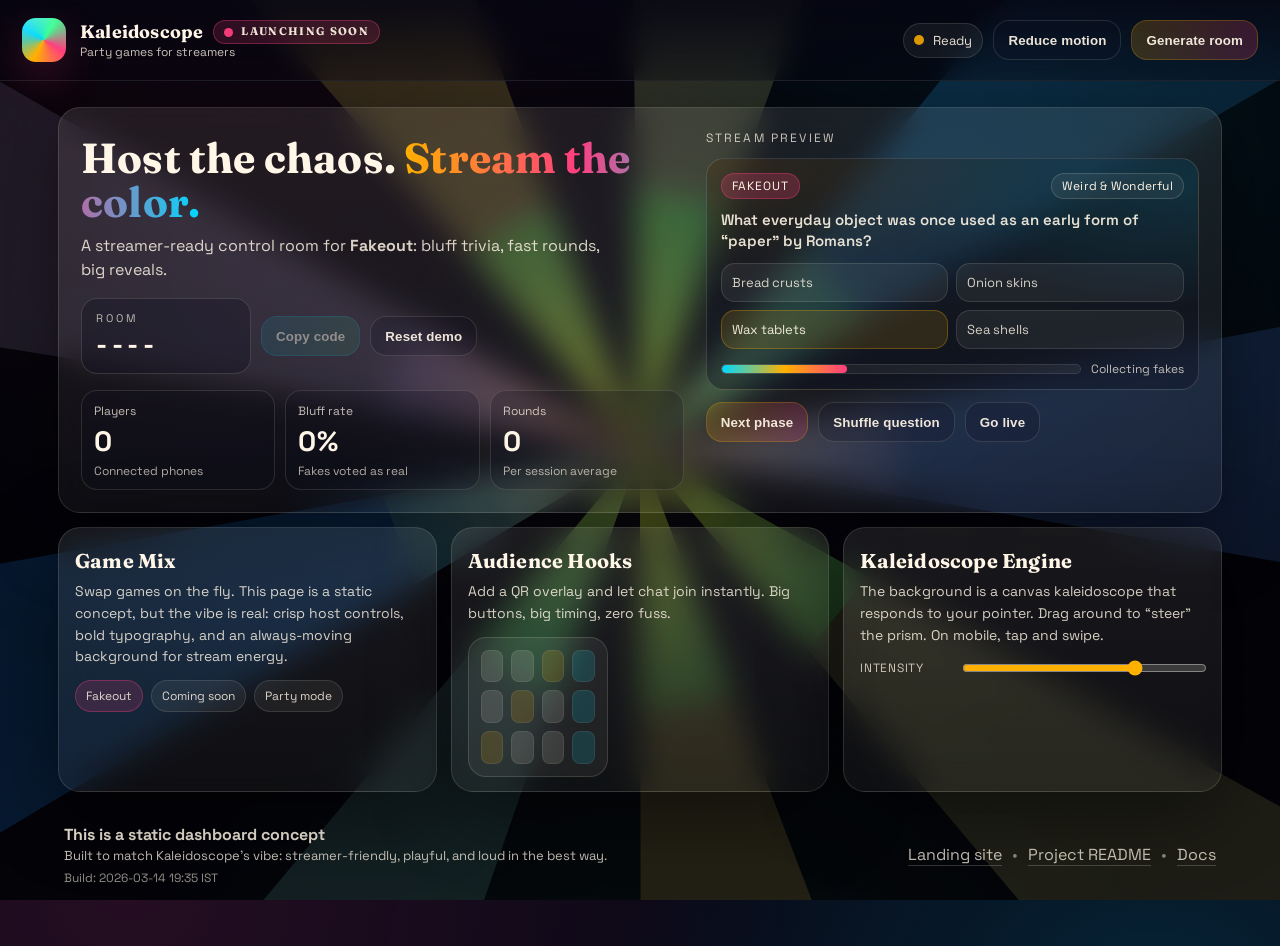
==== index.html @ 8221244b "Initial website" ====
<!doctype html>
<html lang="en">
  <head>
    <meta charset="UTF-8" />
    <meta name="viewport" content="width=device-width, initial-scale=1.0" />
    <meta
      name="description"
      content="Kaleidoscope host dashboard concept: a streamer-ready party game control room with a living kaleidoscope backdrop."
    />
    <title>Kaleidoscope | Host Dashboard</title>

    <link rel="preconnect" href="https://fonts.googleapis.com" />
    <link rel="preconnect" href="https://fonts.gstatic.com" crossorigin />
    <link
      href="https://fonts.googleapis.com/css2?family=Fraunces:opsz,wght@9..144,500;9..144,700&family=Space+Grotesk:wght@400;500;600;700&display=swap"
      rel="stylesheet"
    />

    <link rel="icon" href="./favicon.svg" type="image/svg+xml" />
    <link rel="stylesheet" href="./styles.css" />
  </head>
  <body>
    <canvas id="kaleido" aria-hidden="true"></canvas>
    <div class="vignette" aria-hidden="true"></div>
    <div class="grain" aria-hidden="true"></div>

    <header class="topbar">
      <div class="brand">
        <div class="mark" aria-hidden="true"></div>
        <div class="brandText">
          <div class="brandName">
            Kaleidoscope <span class="launchBadge"><span class="pulseDot" aria-hidden="true"></span>LAUNCHING SOON</span>
          </div>
          <div class="brandTag">Party games for streamers</div>
        </div>
      </div>

      <div class="topbarRight">
        <div class="live" id="liveBadge" role="status" aria-live="polite">
          <span class="dot" aria-hidden="true"></span>
          <span class="label">Ready</span>
        </div>
        <button class="btn btnGhost" id="toggleMotion" type="button">
          Reduce motion
        </button>
        <button class="btn btnPrimary" id="generateRoom" type="button">
          Generate room
        </button>
      </div>
    </header>

    <main class="layout">
      <section class="hero card">
        <div class="heroLeft">
          <h1 class="headline">
            Host the chaos.
            <span class="accent">Stream the color.</span>
          </h1>
          <p class="subhead">
            A streamer-ready control room for <b>Fakeout</b>: bluff trivia, fast
            rounds, big reveals.
          </p>

          <div class="roomRow" aria-label="Room code controls">
            <div class="roomCode" aria-label="Room code">
              <div class="roomLabel">ROOM</div>
              <div class="roomValue" id="roomCode">----</div>
            </div>
            <button class="btn btnGlow" id="copyRoom" type="button" disabled>
              Copy code
            </button>
            <button class="btn btnGhost" id="resetDemo" type="button">
              Reset demo
            </button>
          </div>

          <div class="stats">
            <div class="stat">
              <div class="statKey">Players</div>
              <div class="statVal" id="statPlayers">0</div>
              <div class="statSub">Connected phones</div>
            </div>
            <div class="stat">
              <div class="statKey">Bluff rate</div>
              <div class="statVal" id="statBluff">0%</div>
              <div class="statSub">Fakes voted as real</div>
            </div>
            <div class="stat">
              <div class="statKey">Rounds</div>
              <div class="statVal" id="statRounds">0</div>
              <div class="statSub">Per session average</div>
            </div>
          </div>
        </div>

        <div class="heroRight">
          <div class="panelTitle">Stream Preview</div>
          <div class="preview" aria-label="Stream overlay preview">
            <div class="previewTop">
              <div class="pill">FAKEOUT</div>
              <div class="pill ghost" id="categoryPill">Weird &amp; Wonderful</div>
            </div>
            <div class="previewQuestion" id="questionText">
              What everyday object was once used as an early form of “paper” by
              Romans?
            </div>
            <div class="previewAnswers" id="answers">
              <div class="ans">Bread crusts</div>
              <div class="ans">Onion skins</div>
              <div class="ans hot">Wax tablets</div>
              <div class="ans">Sea shells</div>
            </div>
            <div class="previewFooter">
              <div class="meter">
                <div class="meterFill" id="meterFill" style="width: 35%"></div>
              </div>
              <div class="tiny" id="phaseText">Collecting fakes</div>
            </div>
          </div>

          <div class="controls">
            <button class="btn btnPrimary" id="nextPhase" type="button">
              Next phase
            </button>
            <button class="btn btnGhost" id="shuffleQ" type="button">
              Shuffle question
            </button>
            <button class="btn btnGhost" id="toggleLive" type="button">
              Go live
            </button>
          </div>
        </div>
      </section>

      <section class="grid">
        <article class="card mini">
          <h2 class="cardTitle">Game Mix</h2>
          <p class="cardCopy">
            Swap games on the fly. This page is a static concept, but the vibe
            is real: crisp host controls, bold typography, and an always-moving
            background for stream energy.
          </p>
          <div class="chips" aria-label="Available games">
            <span class="chip hot">Fakeout</span>
            <span class="chip">Coming soon</span>
            <span class="chip">Party mode</span>
          </div>
        </article>

        <article class="card mini">
          <h2 class="cardTitle">Audience Hooks</h2>
          <p class="cardCopy">
            Add a QR overlay and let chat join instantly. Big buttons, big
            timing, zero fuss.
          </p>
          <div class="qrMock" aria-hidden="true">
            <div class="qrPix"></div>
            <div class="qrPix"></div>
            <div class="qrPix"></div>
            <div class="qrPix"></div>
            <div class="qrPix"></div>
            <div class="qrPix"></div>
            <div class="qrPix"></div>
            <div class="qrPix"></div>
            <div class="qrPix"></div>
            <div class="qrPix"></div>
            <div class="qrPix"></div>
            <div class="qrPix"></div>
          </div>
        </article>

        <article class="card mini">
          <h2 class="cardTitle">Kaleidoscope Engine</h2>
          <p class="cardCopy">
            The background is a canvas kaleidoscope that responds to your
            pointer. Drag around to “steer” the prism. On mobile, tap and
            swipe.
          </p>
          <div class="sliderRow" aria-label="Intensity controls">
            <label class="sliderLabel" for="intensity">Intensity</label>
            <input id="intensity" type="range" min="0" max="100" value="72" />
          </div>
        </article>
      </section>

      <footer class="footer">
        <div class="footerLeft">
          <div class="footerTitle">This is a static dashboard concept</div>
          <div class="footerCopy">
            Built to match Kaleidoscope’s vibe: streamer-friendly, playful, and
            loud in the best way.
          </div>
          <div class="build">Build: 2026-03-14 19:35 IST</div>
        </div>
        <div class="footerRight">
          <a class="link" href="../website/index.html">Landing site</a>
          <span class="sep" aria-hidden="true">•</span>
          <a class="link" href="../README.md">Project README</a>
          <span class="sep" aria-hidden="true">•</span>
          <a class="link" href="../docs/">Docs</a>
        </div>
      </footer>
    </main>

    <script src="./app.js" defer></script>
  </body>
</html>
---- styles.css ----
:root {
  --paper: #fff6e7;
  --ink: #0f1020;
  --ink2: rgba(15, 16, 32, 0.72);
  --glass: rgba(255, 246, 231, 0.08);
  --glass2: rgba(255, 246, 231, 0.14);

  --hot1: #ff3e7f;
  --hot2: #ffb000;
  --hot3: #00d8ff;
  --hot4: #37ff92;

  --shadow: 0 18px 80px rgba(0, 0, 0, 0.45);
  --ring: 0 0 0 2px rgba(255, 246, 231, 0.14);
  --ringHot: 0 0 0 2px rgba(255, 62, 127, 0.35);
  --radius: 22px;
}

* {
  box-sizing: border-box;
}

html,
body {
  height: 100%;
}

body {
  margin: 0;
  color: var(--paper);
  background: radial-gradient(1200px 900px at 10% 0%, rgba(255, 62, 127, 0.12), transparent 55%),
    radial-gradient(1000px 800px at 90% 12%, rgba(0, 216, 255, 0.14), transparent 54%),
    radial-gradient(1100px 900px at 50% 120%, rgba(55, 255, 146, 0.1), transparent 50%),
    #070715;
  font-family:
    "Space Grotesk",
    ui-sans-serif,
    system-ui,
    -apple-system,
    "Segoe UI",
    sans-serif;
  overflow-x: hidden;
}

a {
  color: inherit;
}

#kaleido {
  position: fixed;
  inset: 0;
  width: 100%;
  height: 100%;
  z-index: 0;
}

.vignette {
  position: fixed;
  inset: 0;
  z-index: 1;
  background:
    radial-gradient(900px 600px at 50% 20%, rgba(0, 0, 0, 0.06), rgba(0, 0, 0, 0.58)),
    linear-gradient(to bottom, rgba(0, 0, 0, 0.35), rgba(0, 0, 0, 0.12));
  pointer-events: none;
}

.grain {
  position: fixed;
  inset: 0;
  z-index: 2;
  pointer-events: none;
  opacity: 0.12;
  mix-blend-mode: overlay;
  background-image: url("data:image/svg+xml,%3Csvg xmlns='http://www.w3.org/2000/svg' width='160' height='160'%3E%3Cfilter id='n'%3E%3CfeTurbulence type='fractalNoise' baseFrequency='.9' numOctaves='3' stitchTiles='stitch'/%3E%3C/filter%3E%3Crect width='160' height='160' filter='url(%23n)' opacity='.55'/%3E%3C/svg%3E");
}

.topbar {
  position: sticky;
  top: 0;
  z-index: 10;
  display: flex;
  align-items: center;
  justify-content: space-between;
  padding: 18px 22px;
  gap: 18px;
  border-bottom: 1px solid rgba(255, 246, 231, 0.09);
  background: linear-gradient(to bottom, rgba(6, 6, 18, 0.84), rgba(6, 6, 18, 0.34));
  backdrop-filter: blur(14px);
}

.brand {
  display: flex;
  align-items: center;
  gap: 14px;
  min-width: 240px;
}

.mark {
  width: 44px;
  height: 44px;
  border-radius: 14px;
  background:
    conic-gradient(from 120deg, var(--hot1), var(--hot2), var(--hot3), var(--hot4), var(--hot1)),
    radial-gradient(circle at 30% 30%, rgba(255, 255, 255, 0.4), transparent 55%);
  box-shadow: 0 14px 40px rgba(255, 62, 127, 0.22);
  position: relative;
  overflow: hidden;
}

.mark::after {
  content: "";
  position: absolute;
  inset: -50%;
  background: radial-gradient(circle at 20% 10%, rgba(255, 246, 231, 0.42), transparent 40%);
  transform: rotate(18deg);
}

.brandName {
  font-family:
    "Fraunces",
    ui-serif,
    "Times New Roman",
    serif;
  letter-spacing: 0.2px;
  font-weight: 700;
  font-size: 18px;
  line-height: 1.05;
  display: inline-flex;
  align-items: center;
  gap: 10px;
  flex-wrap: wrap;
}

.launchBadge {
  display: inline-flex;
  align-items: center;
  gap: 8px;
  height: 24px;
  padding: 0 10px;
  border-radius: 999px;
  font-size: 11px;
  letter-spacing: 0.12em;
  background: rgba(255, 62, 127, 0.16);
  border: 1px solid rgba(255, 62, 127, 0.34);
  color: rgba(255, 246, 231, 0.92);
}

.pulseDot {
  width: 9px;
  height: 9px;
  border-radius: 999px;
  background: rgba(255, 62, 127, 0.95);
  box-shadow: 0 0 0 0 rgba(255, 62, 127, 0.38);
  animation: pulseDot 1.2s ease-in-out infinite;
}

@keyframes pulseDot {
  0% {
    box-shadow: 0 0 0 0 rgba(255, 62, 127, 0.42);
  }
  70% {
    box-shadow: 0 0 0 11px rgba(255, 62, 127, 0);
  }
  100% {
    box-shadow: 0 0 0 0 rgba(255, 62, 127, 0);
  }
}

.brandTag {
  font-size: 12px;
  color: rgba(255, 246, 231, 0.78);
}

.topbarRight {
  display: flex;
  align-items: center;
  gap: 10px;
  flex-wrap: wrap;
  justify-content: flex-end;
}

.live {
  display: inline-flex;
  align-items: center;
  gap: 9px;
  padding: 8px 10px;
  border-radius: 999px;
  background: rgba(255, 246, 231, 0.06);
  border: 1px solid rgba(255, 246, 231, 0.12);
  color: rgba(255, 246, 231, 0.9);
  font-size: 13px;
}

.live .dot {
  width: 10px;
  height: 10px;
  border-radius: 999px;
  background: rgba(255, 176, 0, 0.85);
  box-shadow: 0 0 0 0 rgba(255, 176, 0, 0.45);
}

.live.isLive .dot {
  background: rgba(255, 62, 127, 0.95);
  animation: pulse 1.2s ease-in-out infinite;
}

@keyframes pulse {
  0% {
    box-shadow: 0 0 0 0 rgba(255, 62, 127, 0.42);
  }
  70% {
    box-shadow: 0 0 0 12px rgba(255, 62, 127, 0);
  }
  100% {
    box-shadow: 0 0 0 0 rgba(255, 62, 127, 0);
  }
}

.layout {
  position: relative;
  z-index: 5;
  max-width: 1200px;
  margin: 0 auto;
  padding: 26px 18px 60px;
}

.card {
  background: linear-gradient(180deg, rgba(255, 246, 231, 0.09), rgba(255, 246, 231, 0.05));
  border: 1px solid rgba(255, 246, 231, 0.13);
  border-radius: var(--radius);
  box-shadow: var(--shadow);
  backdrop-filter: blur(16px);
}

.hero {
  display: grid;
  grid-template-columns: 1.1fr 0.9fr;
  gap: 22px;
  padding: 22px;
  overflow: hidden;
  animation: rise 720ms cubic-bezier(0.2, 0.9, 0.25, 1) both;
}

@keyframes rise {
  from {
    opacity: 0;
    transform: translateY(10px);
  }
  to {
    opacity: 1;
    transform: translateY(0);
  }
}

.headline {
  font-family:
    "Fraunces",
    ui-serif,
    "Times New Roman",
    serif;
  font-weight: 700;
  font-size: 42px;
  line-height: 1.05;
  margin: 6px 0 10px;
  letter-spacing: 0.2px;
}

.accent {
  background: linear-gradient(90deg, var(--hot2), var(--hot1), var(--hot3));
  -webkit-background-clip: text;
  background-clip: text;
  color: transparent;
}

.subhead {
  margin: 0 0 16px;
  max-width: 54ch;
  color: rgba(255, 246, 231, 0.84);
  font-size: 16px;
  line-height: 1.5;
}

.roomRow {
  display: flex;
  gap: 10px;
  flex-wrap: wrap;
  align-items: center;
  margin: 14px 0 16px;
}

.roomCode {
  display: grid;
  gap: 2px;
  padding: 12px 14px;
  min-width: 170px;
  border-radius: 16px;
  background: rgba(15, 16, 32, 0.35);
  border: 1px solid rgba(255, 246, 231, 0.14);
}

.roomLabel {
  font-size: 11px;
  letter-spacing: 0.26em;
  color: rgba(255, 246, 231, 0.7);
}

.roomValue {
  font-size: 26px;
  letter-spacing: 0.18em;
  font-weight: 700;
}

.stats {
  display: grid;
  grid-template-columns: repeat(3, minmax(0, 1fr));
  gap: 10px;
  margin-top: 10px;
}

.stat {
  padding: 12px 12px 10px;
  border-radius: 16px;
  background: rgba(15, 16, 32, 0.22);
  border: 1px solid rgba(255, 246, 231, 0.12);
  transform: translateY(0);
  transition: transform 160ms ease, border-color 160ms ease;
}

.stat:hover {
  transform: translateY(-2px);
  border-color: rgba(255, 246, 231, 0.2);
}

.statKey {
  font-size: 12px;
  color: rgba(255, 246, 231, 0.75);
}

.statVal {
  font-size: 28px;
  font-weight: 700;
  margin-top: 4px;
  letter-spacing: 0.02em;
}

.statSub {
  margin-top: 4px;
  font-size: 12px;
  color: rgba(255, 246, 231, 0.68);
}

.heroRight {
  display: grid;
  gap: 12px;
  align-content: start;
}

.panelTitle {
  font-size: 12px;
  letter-spacing: 0.18em;
  color: rgba(255, 246, 231, 0.76);
  text-transform: uppercase;
}

.preview {
  border-radius: 18px;
  padding: 14px 14px 12px;
  background:
    radial-gradient(120% 100% at 0% 0%, rgba(255, 176, 0, 0.11), transparent 60%),
    radial-gradient(120% 100% at 100% 10%, rgba(0, 216, 255, 0.12), transparent 55%),
    rgba(15, 16, 32, 0.38);
  border: 1px solid rgba(255, 246, 231, 0.14);
}

.previewTop {
  display: flex;
  justify-content: space-between;
  gap: 8px;
  flex-wrap: wrap;
}

.pill {
  display: inline-flex;
  align-items: center;
  justify-content: center;
  height: 26px;
  padding: 0 10px;
  border-radius: 999px;
  background: rgba(255, 62, 127, 0.22);
  border: 1px solid rgba(255, 62, 127, 0.35);
  font-size: 12px;
  letter-spacing: 0.08em;
}

.pill.ghost {
  background: rgba(255, 246, 231, 0.06);
  border-color: rgba(255, 246, 231, 0.16);
  letter-spacing: 0.02em;
}

.previewQuestion {
  margin-top: 10px;
  font-weight: 600;
  font-size: 15px;
  line-height: 1.4;
  color: rgba(255, 246, 231, 0.9);
}

.previewAnswers {
  display: grid;
  grid-template-columns: 1fr 1fr;
  gap: 8px;
  margin-top: 12px;
}

.ans {
  border-radius: 14px;
  padding: 10px 10px;
  font-size: 13px;
  background: rgba(255, 246, 231, 0.06);
  border: 1px solid rgba(255, 246, 231, 0.12);
  color: rgba(255, 246, 231, 0.82);
}

.ans.hot {
  background: rgba(255, 176, 0, 0.12);
  border-color: rgba(255, 176, 0, 0.28);
  color: rgba(255, 246, 231, 0.92);
}

.previewFooter {
  margin-top: 12px;
  display: flex;
  align-items: center;
  justify-content: space-between;
  gap: 10px;
}

.meter {
  flex: 1;
  height: 10px;
  border-radius: 999px;
  background: rgba(255, 246, 231, 0.06);
  border: 1px solid rgba(255, 246, 231, 0.1);
  overflow: hidden;
}

.meterFill {
  height: 100%;
  border-radius: 999px;
  background: linear-gradient(90deg, var(--hot3), var(--hot2), var(--hot1));
  box-shadow: 0 10px 30px rgba(255, 62, 127, 0.12);
}

.tiny {
  font-size: 12px;
  color: rgba(255, 246, 231, 0.74);
  white-space: nowrap;
}

.controls {
  display: flex;
  gap: 10px;
  flex-wrap: wrap;
}

.btn {
  appearance: none;
  border: 0;
  cursor: pointer;
  border-radius: 16px;
  height: 40px;
  padding: 0 14px;
  font-weight: 600;
  letter-spacing: 0.01em;
  color: rgba(255, 246, 231, 0.92);
  background: rgba(255, 246, 231, 0.08);
  border: 1px solid rgba(255, 246, 231, 0.14);
  transition:
    transform 140ms ease,
    background 140ms ease,
    border-color 140ms ease,
    box-shadow 140ms ease;
  user-select: none;
}

.btn:disabled {
  opacity: 0.5;
  cursor: not-allowed;
}

.btn:hover:not(:disabled) {
  transform: translateY(-1px);
  background: rgba(255, 246, 231, 0.1);
  border-color: rgba(255, 246, 231, 0.22);
}

.btn:active:not(:disabled) {
  transform: translateY(0);
}

.btn:focus-visible {
  outline: none;
  box-shadow: var(--ring);
}

.btnPrimary {
  background: linear-gradient(90deg, rgba(255, 176, 0, 0.18), rgba(255, 62, 127, 0.2));
  border-color: rgba(255, 176, 0, 0.22);
}

.btnPrimary:hover:not(:disabled) {
  border-color: rgba(255, 176, 0, 0.36);
  box-shadow: 0 18px 50px rgba(255, 62, 127, 0.12);
}

.btnGlow {
  background: linear-gradient(90deg, rgba(0, 216, 255, 0.18), rgba(55, 255, 146, 0.18));
  border-color: rgba(0, 216, 255, 0.26);
}

.btnGlow:hover:not(:disabled) {
  border-color: rgba(55, 255, 146, 0.34);
  box-shadow: 0 20px 55px rgba(0, 216, 255, 0.1);
}

.btnGhost {
  background: rgba(15, 16, 32, 0.22);
  border-color: rgba(255, 246, 231, 0.12);
}

.grid {
  display: grid;
  grid-template-columns: repeat(3, minmax(0, 1fr));
  gap: 14px;
  margin-top: 14px;
}

.mini {
  padding: 16px 16px 14px;
  animation: rise 720ms cubic-bezier(0.2, 0.9, 0.25, 1) both;
  animation-delay: 90ms;
}

.cardTitle {
  margin: 4px 0 8px;
  font-family:
    "Fraunces",
    ui-serif,
    "Times New Roman",
    serif;
  font-weight: 700;
  font-size: 20px;
  letter-spacing: 0.2px;
}

.cardCopy {
  margin: 0 0 12px;
  color: rgba(255, 246, 231, 0.82);
  line-height: 1.55;
  font-size: 14px;
}

.chips {
  display: flex;
  gap: 8px;
  flex-wrap: wrap;
}

.chip {
  display: inline-flex;
  padding: 7px 10px;
  border-radius: 999px;
  background: rgba(255, 246, 231, 0.06);
  border: 1px solid rgba(255, 246, 231, 0.12);
  font-size: 12px;
  color: rgba(255, 246, 231, 0.84);
}

.chip.hot {
  background: rgba(255, 62, 127, 0.16);
  border-color: rgba(255, 62, 127, 0.32);
}

.qrMock {
  width: 140px;
  aspect-ratio: 1 / 1;
  border-radius: 18px;
  border: 1px solid rgba(255, 246, 231, 0.14);
  background: rgba(255, 246, 231, 0.06);
  display: grid;
  grid-template-columns: repeat(4, 1fr);
  gap: 8px;
  padding: 12px;
  overflow: hidden;
}

.qrPix {
  border-radius: 8px;
  background: rgba(255, 246, 231, 0.12);
  box-shadow: inset 0 0 0 1px rgba(255, 246, 231, 0.08);
}

.qrPix:nth-child(3n) {
  background: rgba(255, 176, 0, 0.14);
}

.qrPix:nth-child(4n) {
  background: rgba(0, 216, 255, 0.14);
}

.sliderRow {
  display: grid;
  grid-template-columns: 90px 1fr;
  gap: 10px;
  align-items: center;
  margin-top: 12px;
}

.sliderLabel {
  font-size: 12px;
  color: rgba(255, 246, 231, 0.75);
  letter-spacing: 0.06em;
  text-transform: uppercase;
}

input[type="range"] {
  width: 100%;
  accent-color: var(--hot2);
}

.footer {
  margin-top: 14px;
  display: flex;
  align-items: center;
  justify-content: space-between;
  gap: 12px;
  padding: 18px 6px 0;
  color: rgba(255, 246, 231, 0.78);
}

.footerTitle {
  font-weight: 700;
  color: rgba(255, 246, 231, 0.92);
}

.footerCopy {
  font-size: 13px;
  margin-top: 2px;
}

.build {
  font-size: 12px;
  margin-top: 6px;
  color: rgba(255, 246, 231, 0.58);
}

.footerRight {
  display: inline-flex;
  gap: 10px;
  align-items: center;
  flex-wrap: wrap;
}

.link {
  text-decoration: none;
  border-bottom: 1px solid rgba(255, 246, 231, 0.2);
}

.link:hover {
  border-bottom-color: rgba(255, 246, 231, 0.5);
}

.sep {
  opacity: 0.6;
}

@media (max-width: 980px) {
  .hero {
    grid-template-columns: 1fr;
  }
  .headline {
    font-size: 36px;
  }
  .grid {
    grid-template-columns: 1fr;
  }
}

@media (prefers-reduced-motion: reduce) {
  * {
    animation-duration: 1ms !important;
    animation-iteration-count: 1 !important;
    transition-duration: 1ms !important;
    scroll-behavior: auto !important;
  }
  .live.isLive .dot {
    animation: none;
  }
  .pulseDot {
    animation: none;
  }
}
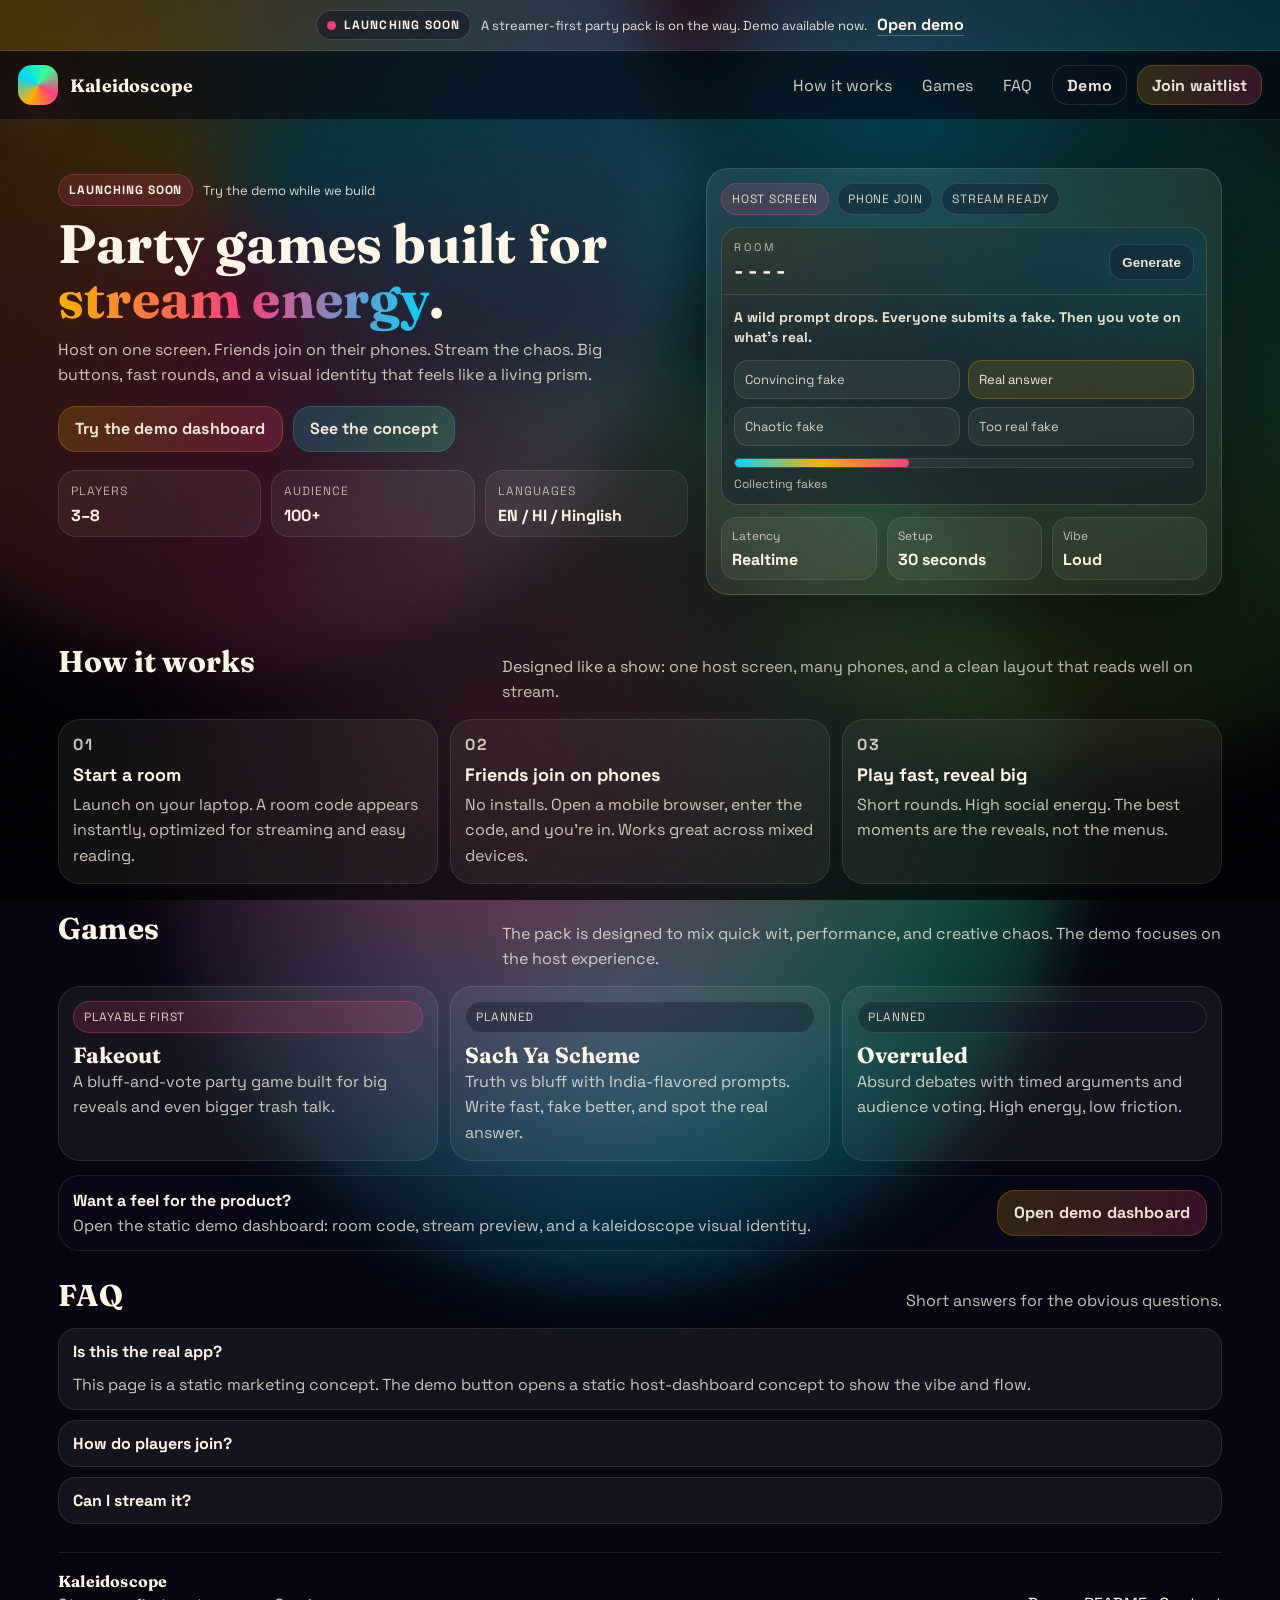
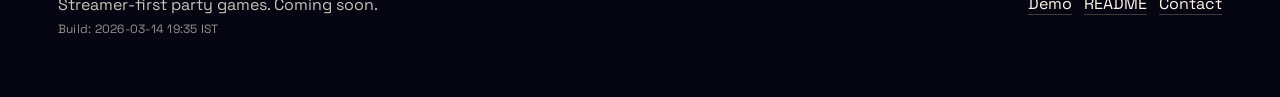
==== commit 619cfd79: "Update site + add /dashboard demo" ====
--- a/index.html
+++ b/index.html
@@ -5,9 +5,14 @@
     <meta name="viewport" content="width=device-width, initial-scale=1.0" />
     <meta
       name="description"
-      content="Kaleidoscope host dashboard concept: a streamer-ready party game control room with a living kaleidoscope backdrop."
+      content="Kaleidoscope: streamer-ready party games. Host on one screen, everyone joins from their phones. Launching soon."
     />
-    <title>Kaleidoscope | Host Dashboard</title>
+    <meta property="og:title" content="Kaleidoscope" />
+    <meta
+      property="og:description"
+      content="Party games for streamers. Host on one screen, players join on their phones. Launching soon."
+    />
+    <title>Kaleidoscope | Launching Soon</title>
 
     <link rel="preconnect" href="https://fonts.googleapis.com" />
     <link rel="preconnect" href="https://fonts.gstatic.com" crossorigin />
@@ -20,184 +25,268 @@
     <link rel="stylesheet" href="./styles.css" />
   </head>
   <body>
-    <canvas id="kaleido" aria-hidden="true"></canvas>
-    <div class="vignette" aria-hidden="true"></div>
-    <div class="grain" aria-hidden="true"></div>
-
-    <header class="topbar">
-      <div class="brand">
-        <div class="mark" aria-hidden="true"></div>
-        <div class="brandText">
-          <div class="brandName">
-            Kaleidoscope <span class="launchBadge"><span class="pulseDot" aria-hidden="true"></span>LAUNCHING SOON</span>
-          </div>
-          <div class="brandTag">Party games for streamers</div>
-        </div>
+    <div class="bg" aria-hidden="true">
+      <div class="orb o1"></div>
+      <div class="orb o2"></div>
+      <div class="orb o3"></div>
+      <div class="gridNoise"></div>
+    </div>
+
+    <header class="top">
+      <div class="banner" role="status" aria-live="polite">
+        <span class="badge"><span class="pulseDot" aria-hidden="true"></span>LAUNCHING SOON</span>
+        <span class="bannerText"
+          >A streamer-first party pack is on the way. Demo available now.</span
+        >
+        <a class="bannerLink" href="./dashboard/index.html">Open demo</a>
       </div>
 
-      <div class="topbarRight">
-        <div class="live" id="liveBadge" role="status" aria-live="polite">
-          <span class="dot" aria-hidden="true"></span>
-          <span class="label">Ready</span>
-        </div>
-        <button class="btn btnGhost" id="toggleMotion" type="button">
-          Reduce motion
-        </button>
-        <button class="btn btnPrimary" id="generateRoom" type="button">
-          Generate room
-        </button>
-      </div>
+      <nav class="nav">
+        <a class="logo" href="#top" aria-label="Kaleidoscope home">
+          <span class="mark" aria-hidden="true"></span>
+          <span class="word">Kaleidoscope</span>
+        </a>
+
+        <div class="navRight">
+          <a class="navLink" href="#how">How it works</a>
+          <a class="navLink" href="#games">Games</a>
+          <a class="navLink" href="#faq">FAQ</a>
+          <a class="btn btnGhost" href="./dashboard/index.html">Demo</a>
+          <a class="btn btnPrimary" href="mailto:hello@kaleidoscope.game"
+            >Join waitlist</a
+          >
+        </div>
+      </nav>
     </header>
 
-    <main class="layout">
-      <section class="hero card">
-        <div class="heroLeft">
-          <h1 class="headline">
-            Host the chaos.
-            <span class="accent">Stream the color.</span>
+    <main id="top" class="wrap">
+      <section class="hero">
+        <div class="heroCopy">
+          <div class="kicker" aria-label="Launch status">
+            <span class="kickerBadge">Launching soon</span>
+            <span class="kickerText">Try the demo while we build</span>
+          </div>
+          <h1 class="h1">
+            Party games built for
+            <span class="accent">stream energy</span>.
           </h1>
-          <p class="subhead">
-            A streamer-ready control room for <b>Fakeout</b>: bluff trivia, fast
-            rounds, big reveals.
+          <p class="lead">
+            Host on one screen. Friends join on their phones. Stream the chaos.
+            Big buttons, fast rounds, and a visual identity that feels like a
+            living prism.
           </p>
 
-          <div class="roomRow" aria-label="Room code controls">
-            <div class="roomCode" aria-label="Room code">
-              <div class="roomLabel">ROOM</div>
-              <div class="roomValue" id="roomCode">----</div>
-            </div>
-            <button class="btn btnGlow" id="copyRoom" type="button" disabled>
-              Copy code
-            </button>
-            <button class="btn btnGhost" id="resetDemo" type="button">
-              Reset demo
-            </button>
-          </div>
-
-          <div class="stats">
-            <div class="stat">
-              <div class="statKey">Players</div>
-              <div class="statVal" id="statPlayers">0</div>
-              <div class="statSub">Connected phones</div>
-            </div>
-            <div class="stat">
-              <div class="statKey">Bluff rate</div>
-              <div class="statVal" id="statBluff">0%</div>
-              <div class="statSub">Fakes voted as real</div>
-            </div>
-            <div class="stat">
-              <div class="statKey">Rounds</div>
-              <div class="statVal" id="statRounds">0</div>
-              <div class="statSub">Per session average</div>
-            </div>
-          </div>
-        </div>
-
-        <div class="heroRight">
-          <div class="panelTitle">Stream Preview</div>
-          <div class="preview" aria-label="Stream overlay preview">
-            <div class="previewTop">
-              <div class="pill">FAKEOUT</div>
-              <div class="pill ghost" id="categoryPill">Weird &amp; Wonderful</div>
-            </div>
-            <div class="previewQuestion" id="questionText">
-              What everyday object was once used as an early form of “paper” by
-              Romans?
-            </div>
-            <div class="previewAnswers" id="answers">
-              <div class="ans">Bread crusts</div>
-              <div class="ans">Onion skins</div>
-              <div class="ans hot">Wax tablets</div>
-              <div class="ans">Sea shells</div>
-            </div>
-            <div class="previewFooter">
-              <div class="meter">
-                <div class="meterFill" id="meterFill" style="width: 35%"></div>
-              </div>
-              <div class="tiny" id="phaseText">Collecting fakes</div>
-            </div>
-          </div>
-
-          <div class="controls">
-            <button class="btn btnPrimary" id="nextPhase" type="button">
-              Next phase
-            </button>
-            <button class="btn btnGhost" id="shuffleQ" type="button">
-              Shuffle question
-            </button>
-            <button class="btn btnGhost" id="toggleLive" type="button">
-              Go live
-            </button>
-          </div>
-        </div>
-      </section>
-
-      <section class="grid">
-        <article class="card mini">
-          <h2 class="cardTitle">Game Mix</h2>
-          <p class="cardCopy">
-            Swap games on the fly. This page is a static concept, but the vibe
-            is real: crisp host controls, bold typography, and an always-moving
-            background for stream energy.
+          <div class="ctaRow">
+            <a class="btn btnPrimary btnBig" href="./dashboard/index.html">
+              Try the demo dashboard
+            </a>
+            <a class="btn btnGlow btnBig" href="#how">See the concept</a>
+          </div>
+
+          <div class="trust">
+            <div class="trustItem">
+              <div class="trustK">Players</div>
+              <div class="trustV">3–8</div>
+            </div>
+            <div class="trustItem">
+              <div class="trustK">Audience</div>
+              <div class="trustV">100+</div>
+            </div>
+            <div class="trustItem">
+              <div class="trustK">Languages</div>
+              <div class="trustV">EN / HI / Hinglish</div>
+            </div>
+          </div>
+        </div>
+
+        <div class="heroCard" aria-label="Product preview">
+          <div class="cardTop">
+            <div class="chip hot">HOST SCREEN</div>
+            <div class="chip">PHONE JOIN</div>
+            <div class="chip">STREAM READY</div>
+          </div>
+
+          <div class="mock">
+            <div class="mockHeader">
+              <div class="room">
+                <div class="roomLabel">ROOM</div>
+                <div class="roomCode" id="roomCode">----</div>
+              </div>
+              <button class="btn btnGhost btnSmall" id="genRoom" type="button">
+                Generate
+              </button>
+            </div>
+            <div class="mockBody">
+              <div class="q">
+                A wild prompt drops. Everyone submits a fake. Then you vote on
+                what’s real.
+              </div>
+              <div class="choices">
+                <div class="choice">Convincing fake</div>
+                <div class="choice hot">Real answer</div>
+                <div class="choice">Chaotic fake</div>
+                <div class="choice">Too real fake</div>
+              </div>
+              <div class="bar">
+                <div class="fill" id="fill" style="width: 38%"></div>
+              </div>
+              <div class="tiny" id="phase">Collecting fakes</div>
+            </div>
+          </div>
+
+          <div class="cardBottom">
+            <div class="miniStat">
+              <div class="miniK">Latency</div>
+              <div class="miniV">Realtime</div>
+            </div>
+            <div class="miniStat">
+              <div class="miniK">Setup</div>
+              <div class="miniV">30 seconds</div>
+            </div>
+            <div class="miniStat">
+              <div class="miniK">Vibe</div>
+              <div class="miniV">Loud</div>
+            </div>
+          </div>
+        </div>
+      </section>
+
+      <section id="how" class="section">
+        <div class="sectionHead">
+          <h2 class="h2">How it works</h2>
+          <p class="sub">
+            Designed like a show: one host screen, many phones, and a clean
+            layout that reads well on stream.
           </p>
-          <div class="chips" aria-label="Available games">
-            <span class="chip hot">Fakeout</span>
-            <span class="chip">Coming soon</span>
-            <span class="chip">Party mode</span>
-          </div>
-        </article>
-
-        <article class="card mini">
-          <h2 class="cardTitle">Audience Hooks</h2>
-          <p class="cardCopy">
-            Add a QR overlay and let chat join instantly. Big buttons, big
-            timing, zero fuss.
+        </div>
+
+        <div class="steps">
+          <article class="step">
+            <div class="num">01</div>
+            <h3 class="h3">Start a room</h3>
+            <p class="p">
+              Launch on your laptop. A room code appears instantly, optimized
+              for streaming and easy reading.
+            </p>
+          </article>
+          <article class="step">
+            <div class="num">02</div>
+            <h3 class="h3">Friends join on phones</h3>
+            <p class="p">
+              No installs. Open a mobile browser, enter the code, and you’re
+              in. Works great across mixed devices.
+            </p>
+          </article>
+          <article class="step">
+            <div class="num">03</div>
+            <h3 class="h3">Play fast, reveal big</h3>
+            <p class="p">
+              Short rounds. High social energy. The best moments are the
+              reveals, not the menus.
+            </p>
+          </article>
+        </div>
+      </section>
+
+      <section id="games" class="section">
+        <div class="sectionHead">
+          <h2 class="h2">Games</h2>
+          <p class="sub">
+            The pack is designed to mix quick wit, performance, and creative
+            chaos. The demo focuses on the host experience.
           </p>
-          <div class="qrMock" aria-hidden="true">
-            <div class="qrPix"></div>
-            <div class="qrPix"></div>
-            <div class="qrPix"></div>
-            <div class="qrPix"></div>
-            <div class="qrPix"></div>
-            <div class="qrPix"></div>
-            <div class="qrPix"></div>
-            <div class="qrPix"></div>
-            <div class="qrPix"></div>
-            <div class="qrPix"></div>
-            <div class="qrPix"></div>
-            <div class="qrPix"></div>
-          </div>
-        </article>
-
-        <article class="card mini">
-          <h2 class="cardTitle">Kaleidoscope Engine</h2>
-          <p class="cardCopy">
-            The background is a canvas kaleidoscope that responds to your
-            pointer. Drag around to “steer” the prism. On mobile, tap and
-            swipe.
-          </p>
-          <div class="sliderRow" aria-label="Intensity controls">
-            <label class="sliderLabel" for="intensity">Intensity</label>
-            <input id="intensity" type="range" min="0" max="100" value="72" />
-          </div>
-        </article>
-      </section>
-
-      <footer class="footer">
-        <div class="footerLeft">
-          <div class="footerTitle">This is a static dashboard concept</div>
-          <div class="footerCopy">
-            Built to match Kaleidoscope’s vibe: streamer-friendly, playful, and
-            loud in the best way.
-          </div>
+        </div>
+
+        <div class="cards">
+          <article class="gameCard">
+            <div class="gameTop">
+              <div class="chip hot">PLAYABLE FIRST</div>
+              <div class="gameName">Fakeout</div>
+            </div>
+            <p class="p">
+              A bluff-and-vote party game built for big reveals and even bigger
+              trash talk.
+            </p>
+          </article>
+
+          <article class="gameCard">
+            <div class="gameTop">
+              <div class="chip">PLANNED</div>
+              <div class="gameName">Sach Ya Scheme</div>
+            </div>
+            <p class="p">
+              Truth vs bluff with India-flavored prompts. Write fast, fake
+              better, and spot the real answer.
+            </p>
+          </article>
+
+          <article class="gameCard">
+            <div class="gameTop">
+              <div class="chip">PLANNED</div>
+              <div class="gameName">Overruled</div>
+            </div>
+            <p class="p">
+              Absurd debates with timed arguments and audience voting. High
+              energy, low friction.
+            </p>
+          </article>
+        </div>
+
+        <div class="demoRow">
+          <div class="demoBox">
+            <div class="demoTitle">Want a feel for the product?</div>
+            <div class="demoCopy">
+              Open the static demo dashboard: room code, stream preview, and a
+              kaleidoscope visual identity.
+            </div>
+          </div>
+          <a class="btn btnPrimary btnBig" href="../dashboard/index.html">
+            Open demo dashboard
+          </a>
+        </div>
+      </section>
+
+      <section id="faq" class="section">
+        <div class="sectionHead">
+          <h2 class="h2">FAQ</h2>
+          <p class="sub">Short answers for the obvious questions.</p>
+        </div>
+
+        <div class="faq">
+          <details class="qa" open>
+            <summary>Is this the real app?</summary>
+            <div class="a">
+              This page is a static marketing concept. The demo button opens a
+              static host-dashboard concept to show the vibe and flow.
+            </div>
+          </details>
+          <details class="qa">
+            <summary>How do players join?</summary>
+            <div class="a">
+              Room code on the host screen, players enter it on their phone
+              browser. No installs.
+            </div>
+          </details>
+          <details class="qa">
+            <summary>Can I stream it?</summary>
+            <div class="a">
+              That’s the point. The host layout is designed to read well at a
+              distance, with big typography and clean structure.
+            </div>
+          </details>
+        </div>
+      </section>
+
+      <footer class="foot">
+        <div class="footLeft">
+          <div class="footTitle">Kaleidoscope</div>
+          <div class="footCopy">Streamer-first party games. Coming soon.</div>
           <div class="build">Build: 2026-03-14 19:35 IST</div>
         </div>
-        <div class="footerRight">
-          <a class="link" href="../website/index.html">Landing site</a>
-          <span class="sep" aria-hidden="true">•</span>
-          <a class="link" href="../README.md">Project README</a>
-          <span class="sep" aria-hidden="true">•</span>
-          <a class="link" href="../docs/">Docs</a>
+        <div class="footRight">
+          <a class="footLink" href="./dashboard/index.html">Demo</a>
+          <a class="footLink" href="./README.md">README</a>
+          <a class="footLink" href="mailto:hello@kaleidoscope.game">Contact</a>
         </div>
       </footer>
     </main>
--- a/styles.css
+++ b/styles.css
@@ -1,19 +1,18 @@
 :root {
   --paper: #fff6e7;
-  --ink: #0f1020;
-  --ink2: rgba(15, 16, 32, 0.72);
-  --glass: rgba(255, 246, 231, 0.08);
-  --glass2: rgba(255, 246, 231, 0.14);
+  --ink: #0b0c18;
+  --muted: rgba(255, 246, 231, 0.78);
+  --muted2: rgba(255, 246, 231, 0.66);
+  --stroke: rgba(255, 246, 231, 0.14);
+  --stroke2: rgba(255, 246, 231, 0.1);
 
   --hot1: #ff3e7f;
   --hot2: #ffb000;
   --hot3: #00d8ff;
   --hot4: #37ff92;
 
-  --shadow: 0 18px 80px rgba(0, 0, 0, 0.45);
-  --ring: 0 0 0 2px rgba(255, 246, 231, 0.14);
-  --ringHot: 0 0 0 2px rgba(255, 62, 127, 0.35);
   --radius: 22px;
+  --shadow: 0 22px 90px rgba(0, 0, 0, 0.52);
 }
 
 * {
@@ -28,10 +27,7 @@
 body {
   margin: 0;
   color: var(--paper);
-  background: radial-gradient(1200px 900px at 10% 0%, rgba(255, 62, 127, 0.12), transparent 55%),
-    radial-gradient(1000px 800px at 90% 12%, rgba(0, 216, 255, 0.14), transparent 54%),
-    radial-gradient(1100px 900px at 50% 120%, rgba(55, 255, 146, 0.1), transparent 50%),
-    #070715;
+  background: #060612;
   font-family:
     "Space Grotesk",
     ui-sans-serif,
@@ -46,103 +42,124 @@
   color: inherit;
 }
 
-#kaleido {
+.bg {
   position: fixed;
   inset: 0;
-  width: 100%;
-  height: 100%;
   z-index: 0;
-}
-
-.vignette {
-  position: fixed;
+  pointer-events: none;
+}
+
+.orb {
+  position: absolute;
+  width: 72vmax;
+  height: 72vmax;
+  border-radius: 999px;
+  filter: blur(30px);
+  opacity: 0.55;
+  mix-blend-mode: screen;
+  transform: translate3d(0, 0, 0);
+}
+
+.o1 {
+  left: -18vmax;
+  top: -20vmax;
+  background: conic-gradient(from 180deg, rgba(255, 62, 127, 0.75), rgba(255, 176, 0, 0.75), rgba(0, 216, 255, 0.7), rgba(255, 62, 127, 0.75));
+  animation: drift1 14s ease-in-out infinite;
+}
+
+.o2 {
+  right: -22vmax;
+  top: -12vmax;
+  background: radial-gradient(circle at 30% 35%, rgba(0, 216, 255, 0.9), transparent 55%),
+    radial-gradient(circle at 75% 65%, rgba(55, 255, 146, 0.75), transparent 58%),
+    radial-gradient(circle at 45% 80%, rgba(255, 176, 0, 0.6), transparent 60%);
+  animation: drift2 16s ease-in-out infinite;
+}
+
+.o3 {
+  left: 12vmax;
+  bottom: -30vmax;
+  background: radial-gradient(circle at 40% 45%, rgba(255, 62, 127, 0.85), transparent 60%),
+    radial-gradient(circle at 72% 30%, rgba(55, 255, 146, 0.8), transparent 62%),
+    radial-gradient(circle at 50% 70%, rgba(0, 216, 255, 0.8), transparent 58%);
+  animation: drift3 18s ease-in-out infinite;
+}
+
+@keyframes drift1 {
+  0%,
+  100% {
+    transform: translate3d(0, 0, 0) rotate(0deg);
+  }
+  50% {
+    transform: translate3d(8vmax, 5vmax, 0) rotate(18deg);
+  }
+}
+
+@keyframes drift2 {
+  0%,
+  100% {
+    transform: translate3d(0, 0, 0) rotate(0deg);
+  }
+  50% {
+    transform: translate3d(-7vmax, 6vmax, 0) rotate(-12deg);
+  }
+}
+
+@keyframes drift3 {
+  0%,
+  100% {
+    transform: translate3d(0, 0, 0) rotate(0deg);
+  }
+  50% {
+    transform: translate3d(6vmax, -6vmax, 0) rotate(14deg);
+  }
+}
+
+.gridNoise {
+  position: absolute;
   inset: 0;
-  z-index: 1;
   background:
-    radial-gradient(900px 600px at 50% 20%, rgba(0, 0, 0, 0.06), rgba(0, 0, 0, 0.58)),
-    linear-gradient(to bottom, rgba(0, 0, 0, 0.35), rgba(0, 0, 0, 0.12));
-  pointer-events: none;
-}
-
-.grain {
-  position: fixed;
+    radial-gradient(1000px 720px at 50% 16%, rgba(0, 0, 0, 0.08), rgba(0, 0, 0, 0.68)),
+    linear-gradient(to bottom, rgba(0, 0, 0, 0.25), rgba(0, 0, 0, 0.12));
+}
+
+.gridNoise::after {
+  content: "";
+  position: absolute;
   inset: 0;
-  z-index: 2;
-  pointer-events: none;
   opacity: 0.12;
   mix-blend-mode: overlay;
-  background-image: url("data:image/svg+xml,%3Csvg xmlns='http://www.w3.org/2000/svg' width='160' height='160'%3E%3Cfilter id='n'%3E%3CfeTurbulence type='fractalNoise' baseFrequency='.9' numOctaves='3' stitchTiles='stitch'/%3E%3C/filter%3E%3Crect width='160' height='160' filter='url(%23n)' opacity='.55'/%3E%3C/svg%3E");
-}
-
-.topbar {
+  background-image: url("data:image/svg+xml,%3Csvg xmlns='http://www.w3.org/2000/svg' width='160' height='160'%3E%3Cfilter id='n'%3E%3CfeTurbulence type='fractalNoise' baseFrequency='.8' numOctaves='3' stitchTiles='stitch'/%3E%3C/filter%3E%3Crect width='160' height='160' filter='url(%23n)' opacity='.5'/%3E%3C/svg%3E");
+}
+
+.top {
   position: sticky;
   top: 0;
   z-index: 10;
-  display: flex;
-  align-items: center;
-  justify-content: space-between;
-  padding: 18px 22px;
-  gap: 18px;
-  border-bottom: 1px solid rgba(255, 246, 231, 0.09);
-  background: linear-gradient(to bottom, rgba(6, 6, 18, 0.84), rgba(6, 6, 18, 0.34));
   backdrop-filter: blur(14px);
 }
 
-.brand {
-  display: flex;
-  align-items: center;
-  gap: 14px;
-  min-width: 240px;
-}
-
-.mark {
-  width: 44px;
-  height: 44px;
-  border-radius: 14px;
-  background:
-    conic-gradient(from 120deg, var(--hot1), var(--hot2), var(--hot3), var(--hot4), var(--hot1)),
-    radial-gradient(circle at 30% 30%, rgba(255, 255, 255, 0.4), transparent 55%);
-  box-shadow: 0 14px 40px rgba(255, 62, 127, 0.22);
-  position: relative;
-  overflow: hidden;
-}
-
-.mark::after {
-  content: "";
-  position: absolute;
-  inset: -50%;
-  background: radial-gradient(circle at 20% 10%, rgba(255, 246, 231, 0.42), transparent 40%);
-  transform: rotate(18deg);
-}
-
-.brandName {
-  font-family:
-    "Fraunces",
-    ui-serif,
-    "Times New Roman",
-    serif;
-  letter-spacing: 0.2px;
-  font-weight: 700;
-  font-size: 18px;
-  line-height: 1.05;
+.banner {
+  display: flex;
+  gap: 10px;
+  align-items: center;
+  justify-content: center;
+  padding: 10px 14px;
+  border-bottom: 1px solid var(--stroke2);
+  background: linear-gradient(90deg, rgba(255, 176, 0, 0.14), rgba(255, 62, 127, 0.14), rgba(0, 216, 255, 0.14));
+}
+
+.badge {
   display: inline-flex;
   align-items: center;
-  gap: 10px;
-  flex-wrap: wrap;
-}
-
-.launchBadge {
-  display: inline-flex;
-  align-items: center;
   gap: 8px;
-  height: 24px;
-  padding: 0 10px;
+  padding: 6px 10px;
   border-radius: 999px;
-  font-size: 11px;
-  letter-spacing: 0.12em;
-  background: rgba(255, 62, 127, 0.16);
-  border: 1px solid rgba(255, 62, 127, 0.34);
-  color: rgba(255, 246, 231, 0.92);
+  font-size: 12px;
+  font-weight: 700;
+  letter-spacing: 0.1em;
+  background: rgba(15, 16, 32, 0.45);
+  border: 1px solid rgba(255, 246, 231, 0.18);
 }
 
 .pulseDot {
@@ -166,102 +183,130 @@
   }
 }
 
-.brandTag {
-  font-size: 12px;
-  color: rgba(255, 246, 231, 0.78);
-}
-
-.topbarRight {
-  display: flex;
-  align-items: center;
-  gap: 10px;
-  flex-wrap: wrap;
-  justify-content: flex-end;
-}
-
-.live {
-  display: inline-flex;
-  align-items: center;
-  gap: 9px;
-  padding: 8px 10px;
-  border-radius: 999px;
-  background: rgba(255, 246, 231, 0.06);
-  border: 1px solid rgba(255, 246, 231, 0.12);
+.bannerText {
   color: rgba(255, 246, 231, 0.9);
   font-size: 13px;
 }
 
-.live .dot {
-  width: 10px;
-  height: 10px;
-  border-radius: 999px;
-  background: rgba(255, 176, 0, 0.85);
-  box-shadow: 0 0 0 0 rgba(255, 176, 0, 0.45);
-}
-
-.live.isLive .dot {
-  background: rgba(255, 62, 127, 0.95);
-  animation: pulse 1.2s ease-in-out infinite;
-}
-
-@keyframes pulse {
-  0% {
-    box-shadow: 0 0 0 0 rgba(255, 62, 127, 0.42);
-  }
-  70% {
-    box-shadow: 0 0 0 12px rgba(255, 62, 127, 0);
-  }
-  100% {
-    box-shadow: 0 0 0 0 rgba(255, 62, 127, 0);
-  }
-}
-
-.layout {
-  position: relative;
-  z-index: 5;
-  max-width: 1200px;
-  margin: 0 auto;
-  padding: 26px 18px 60px;
-}
-
-.card {
-  background: linear-gradient(180deg, rgba(255, 246, 231, 0.09), rgba(255, 246, 231, 0.05));
-  border: 1px solid rgba(255, 246, 231, 0.13);
-  border-radius: var(--radius);
-  box-shadow: var(--shadow);
-  backdrop-filter: blur(16px);
-}
-
-.hero {
-  display: grid;
-  grid-template-columns: 1.1fr 0.9fr;
-  gap: 22px;
-  padding: 22px;
-  overflow: hidden;
-  animation: rise 720ms cubic-bezier(0.2, 0.9, 0.25, 1) both;
-}
-
-@keyframes rise {
-  from {
-    opacity: 0;
-    transform: translateY(10px);
-  }
-  to {
-    opacity: 1;
-    transform: translateY(0);
-  }
-}
-
-.headline {
+.bannerLink {
+  font-weight: 700;
+  text-decoration: none;
+  border-bottom: 1px solid rgba(255, 246, 231, 0.28);
+}
+
+.bannerLink:hover {
+  border-bottom-color: rgba(255, 246, 231, 0.62);
+}
+
+.nav {
+  display: flex;
+  align-items: center;
+  justify-content: space-between;
+  gap: 14px;
+  padding: 14px 18px;
+  border-bottom: 1px solid var(--stroke2);
+  background: rgba(6, 6, 18, 0.58);
+}
+
+.logo {
+  display: inline-flex;
+  align-items: center;
+  gap: 12px;
+  text-decoration: none;
+}
+
+.mark {
+  width: 40px;
+  height: 40px;
+  border-radius: 14px;
+  background:
+    conic-gradient(from 120deg, var(--hot1), var(--hot2), var(--hot3), var(--hot4), var(--hot1)),
+    radial-gradient(circle at 30% 30%, rgba(255, 255, 255, 0.4), transparent 55%);
+  box-shadow: 0 18px 50px rgba(255, 62, 127, 0.18);
+}
+
+.word {
   font-family:
     "Fraunces",
     ui-serif,
     "Times New Roman",
     serif;
   font-weight: 700;
-  font-size: 42px;
-  line-height: 1.05;
-  margin: 6px 0 10px;
+  letter-spacing: 0.2px;
+  font-size: 18px;
+}
+
+.navRight {
+  display: flex;
+  gap: 10px;
+  align-items: center;
+  flex-wrap: wrap;
+  justify-content: flex-end;
+}
+
+.navLink {
+  text-decoration: none;
+  color: rgba(255, 246, 231, 0.82);
+  padding: 8px 10px;
+  border-radius: 12px;
+}
+
+.navLink:hover {
+  background: rgba(255, 246, 231, 0.06);
+}
+
+.wrap {
+  position: relative;
+  z-index: 2;
+  max-width: 1200px;
+  margin: 0 auto;
+  padding: 26px 18px 60px;
+}
+
+.hero {
+  display: grid;
+  grid-template-columns: 1.1fr 0.9fr;
+  gap: 18px;
+  align-items: start;
+  padding: 22px 0;
+}
+
+.kicker {
+  display: inline-flex;
+  gap: 10px;
+  align-items: center;
+  flex-wrap: wrap;
+  margin-top: 6px;
+}
+
+.kickerBadge {
+  display: inline-flex;
+  align-items: center;
+  padding: 7px 10px;
+  border-radius: 999px;
+  font-size: 12px;
+  font-weight: 900;
+  letter-spacing: 0.08em;
+  text-transform: uppercase;
+  background: rgba(255, 62, 127, 0.16);
+  border: 1px solid rgba(255, 62, 127, 0.32);
+}
+
+.kickerText {
+  font-size: 13px;
+  color: rgba(255, 246, 231, 0.86);
+}
+
+.h1 {
+  font-family:
+    "Fraunces",
+    ui-serif,
+    "Times New Roman",
+    serif;
+  font-weight: 700;
+  font-size: 54px;
+  line-height: 1.02;
+  margin: 10px 0 12px;
   letter-spacing: 0.2px;
 }
 
@@ -272,30 +317,159 @@
   color: transparent;
 }
 
-.subhead {
+.lead {
   margin: 0 0 16px;
-  max-width: 54ch;
-  color: rgba(255, 246, 231, 0.84);
+  max-width: 60ch;
+  color: var(--muted);
   font-size: 16px;
-  line-height: 1.5;
-}
-
-.roomRow {
+  line-height: 1.55;
+}
+
+.ctaRow {
   display: flex;
   gap: 10px;
   flex-wrap: wrap;
-  align-items: center;
-  margin: 14px 0 16px;
-}
-
-.roomCode {
+  margin-top: 18px;
+}
+
+.btn {
+  display: inline-flex;
+  align-items: center;
+  justify-content: center;
+  text-decoration: none;
+  border-radius: 16px;
+  height: 40px;
+  padding: 0 14px;
+  font-weight: 700;
+  letter-spacing: 0.01em;
+  color: rgba(255, 246, 231, 0.92);
+  background: rgba(255, 246, 231, 0.08);
+  border: 1px solid var(--stroke);
+  transition:
+    transform 140ms ease,
+    background 140ms ease,
+    border-color 140ms ease,
+    box-shadow 140ms ease;
+}
+
+.btn:hover {
+  transform: translateY(-1px);
+  background: rgba(255, 246, 231, 0.1);
+  border-color: rgba(255, 246, 231, 0.22);
+}
+
+.btn:active {
+  transform: translateY(0);
+}
+
+.btn:focus-visible {
+  outline: none;
+  box-shadow: 0 0 0 2px rgba(255, 246, 231, 0.16);
+}
+
+.btnPrimary {
+  background: linear-gradient(90deg, rgba(255, 176, 0, 0.18), rgba(255, 62, 127, 0.2));
+  border-color: rgba(255, 176, 0, 0.22);
+}
+
+.btnGlow {
+  background: linear-gradient(90deg, rgba(0, 216, 255, 0.18), rgba(55, 255, 146, 0.18));
+  border-color: rgba(0, 216, 255, 0.22);
+}
+
+.btnGhost {
+  background: rgba(15, 16, 32, 0.28);
+  border-color: rgba(255, 246, 231, 0.12);
+}
+
+.btnBig {
+  height: 46px;
+  padding: 0 16px;
+  border-radius: 18px;
+}
+
+.btnSmall {
+  height: 36px;
+  border-radius: 14px;
+  padding: 0 12px;
+}
+
+.trust {
   display: grid;
-  gap: 2px;
-  padding: 12px 14px;
-  min-width: 170px;
-  border-radius: 16px;
+  grid-template-columns: repeat(3, minmax(0, 1fr));
+  gap: 10px;
+  margin-top: 18px;
+}
+
+.trustItem {
+  padding: 12px 12px 10px;
+  border-radius: 18px;
+  background: rgba(255, 246, 231, 0.06);
+  border: 1px solid var(--stroke2);
+}
+
+.trustK {
+  font-size: 12px;
+  color: var(--muted2);
+  letter-spacing: 0.08em;
+  text-transform: uppercase;
+}
+
+.trustV {
+  margin-top: 6px;
+  font-weight: 700;
+  font-size: 16px;
+}
+
+.heroCard {
+  border-radius: var(--radius);
+  border: 1px solid var(--stroke);
+  background: linear-gradient(180deg, rgba(255, 246, 231, 0.09), rgba(255, 246, 231, 0.05));
+  box-shadow: var(--shadow);
+  backdrop-filter: blur(16px);
+  padding: 14px;
+}
+
+.cardTop {
+  display: flex;
+  gap: 8px;
+  flex-wrap: wrap;
+}
+
+.chip {
+  display: inline-flex;
+  padding: 7px 10px;
+  border-radius: 999px;
   background: rgba(15, 16, 32, 0.35);
+  border: 1px solid rgba(255, 246, 231, 0.12);
+  font-size: 12px;
+  color: rgba(255, 246, 231, 0.84);
+  letter-spacing: 0.06em;
+}
+
+.chip.hot {
+  background: rgba(255, 62, 127, 0.16);
+  border-color: rgba(255, 62, 127, 0.32);
+}
+
+.mock {
+  margin-top: 12px;
+  border-radius: 18px;
   border: 1px solid rgba(255, 246, 231, 0.14);
+  background:
+    radial-gradient(120% 100% at 0% 0%, rgba(255, 176, 0, 0.11), transparent 60%),
+    radial-gradient(120% 100% at 100% 10%, rgba(0, 216, 255, 0.12), transparent 55%),
+    rgba(15, 16, 32, 0.38);
+  overflow: hidden;
+}
+
+.mockHeader {
+  display: flex;
+  align-items: center;
+  justify-content: space-between;
+  gap: 10px;
+  padding: 12px 12px 10px;
+  border-bottom: 1px solid rgba(255, 246, 231, 0.12);
 }
 
 .roomLabel {
@@ -304,116 +478,32 @@
   color: rgba(255, 246, 231, 0.7);
 }
 
-.roomValue {
-  font-size: 26px;
+.roomCode {
+  font-size: 22px;
+  font-weight: 800;
   letter-spacing: 0.18em;
-  font-weight: 700;
-}
-
-.stats {
-  display: grid;
-  grid-template-columns: repeat(3, minmax(0, 1fr));
-  gap: 10px;
-  margin-top: 10px;
-}
-
-.stat {
-  padding: 12px 12px 10px;
-  border-radius: 16px;
-  background: rgba(15, 16, 32, 0.22);
-  border: 1px solid rgba(255, 246, 231, 0.12);
-  transform: translateY(0);
-  transition: transform 160ms ease, border-color 160ms ease;
-}
-
-.stat:hover {
-  transform: translateY(-2px);
-  border-color: rgba(255, 246, 231, 0.2);
-}
-
-.statKey {
-  font-size: 12px;
-  color: rgba(255, 246, 231, 0.75);
-}
-
-.statVal {
-  font-size: 28px;
-  font-weight: 700;
-  margin-top: 4px;
-  letter-spacing: 0.02em;
-}
-
-.statSub {
-  margin-top: 4px;
-  font-size: 12px;
-  color: rgba(255, 246, 231, 0.68);
-}
-
-.heroRight {
-  display: grid;
-  gap: 12px;
-  align-content: start;
-}
-
-.panelTitle {
-  font-size: 12px;
-  letter-spacing: 0.18em;
-  color: rgba(255, 246, 231, 0.76);
-  text-transform: uppercase;
-}
-
-.preview {
-  border-radius: 18px;
-  padding: 14px 14px 12px;
-  background:
-    radial-gradient(120% 100% at 0% 0%, rgba(255, 176, 0, 0.11), transparent 60%),
-    radial-gradient(120% 100% at 100% 10%, rgba(0, 216, 255, 0.12), transparent 55%),
-    rgba(15, 16, 32, 0.38);
-  border: 1px solid rgba(255, 246, 231, 0.14);
-}
-
-.previewTop {
-  display: flex;
-  justify-content: space-between;
-  gap: 8px;
-  flex-wrap: wrap;
-}
-
-.pill {
-  display: inline-flex;
-  align-items: center;
-  justify-content: center;
-  height: 26px;
-  padding: 0 10px;
-  border-radius: 999px;
-  background: rgba(255, 62, 127, 0.22);
-  border: 1px solid rgba(255, 62, 127, 0.35);
-  font-size: 12px;
-  letter-spacing: 0.08em;
-}
-
-.pill.ghost {
-  background: rgba(255, 246, 231, 0.06);
-  border-color: rgba(255, 246, 231, 0.16);
-  letter-spacing: 0.02em;
-}
-
-.previewQuestion {
-  margin-top: 10px;
-  font-weight: 600;
-  font-size: 15px;
-  line-height: 1.4;
+  margin-top: 2px;
+}
+
+.mockBody {
+  padding: 12px;
+}
+
+.q {
+  font-weight: 700;
+  font-size: 14px;
+  line-height: 1.45;
   color: rgba(255, 246, 231, 0.9);
 }
 
-.previewAnswers {
+.choices {
   display: grid;
   grid-template-columns: 1fr 1fr;
   gap: 8px;
   margin-top: 12px;
 }
 
-.ans {
+.choice {
   border-radius: 14px;
   padding: 10px 10px;
   font-size: 13px;
@@ -422,279 +512,268 @@
   color: rgba(255, 246, 231, 0.82);
 }
 
-.ans.hot {
+.choice.hot {
   background: rgba(255, 176, 0, 0.12);
   border-color: rgba(255, 176, 0, 0.28);
   color: rgba(255, 246, 231, 0.92);
 }
 
-.previewFooter {
-  margin-top: 12px;
-  display: flex;
-  align-items: center;
-  justify-content: space-between;
-  gap: 10px;
-}
-
-.meter {
-  flex: 1;
+.bar {
   height: 10px;
   border-radius: 999px;
+  overflow: hidden;
+  margin-top: 12px;
   background: rgba(255, 246, 231, 0.06);
   border: 1px solid rgba(255, 246, 231, 0.1);
-  overflow: hidden;
-}
-
-.meterFill {
+}
+
+.fill {
   height: 100%;
   border-radius: 999px;
   background: linear-gradient(90deg, var(--hot3), var(--hot2), var(--hot1));
-  box-shadow: 0 10px 30px rgba(255, 62, 127, 0.12);
 }
 
 .tiny {
+  margin-top: 8px;
   font-size: 12px;
-  color: rgba(255, 246, 231, 0.74);
-  white-space: nowrap;
-}
-
-.controls {
-  display: flex;
-  gap: 10px;
-  flex-wrap: wrap;
-}
-
-.btn {
-  appearance: none;
-  border: 0;
-  cursor: pointer;
-  border-radius: 16px;
-  height: 40px;
-  padding: 0 14px;
-  font-weight: 600;
-  letter-spacing: 0.01em;
-  color: rgba(255, 246, 231, 0.92);
-  background: rgba(255, 246, 231, 0.08);
-  border: 1px solid rgba(255, 246, 231, 0.14);
-  transition:
-    transform 140ms ease,
-    background 140ms ease,
-    border-color 140ms ease,
-    box-shadow 140ms ease;
-  user-select: none;
-}
-
-.btn:disabled {
-  opacity: 0.5;
-  cursor: not-allowed;
-}
-
-.btn:hover:not(:disabled) {
-  transform: translateY(-1px);
-  background: rgba(255, 246, 231, 0.1);
-  border-color: rgba(255, 246, 231, 0.22);
-}
-
-.btn:active:not(:disabled) {
-  transform: translateY(0);
-}
-
-.btn:focus-visible {
-  outline: none;
-  box-shadow: var(--ring);
-}
-
-.btnPrimary {
-  background: linear-gradient(90deg, rgba(255, 176, 0, 0.18), rgba(255, 62, 127, 0.2));
-  border-color: rgba(255, 176, 0, 0.22);
-}
-
-.btnPrimary:hover:not(:disabled) {
-  border-color: rgba(255, 176, 0, 0.36);
-  box-shadow: 0 18px 50px rgba(255, 62, 127, 0.12);
-}
-
-.btnGlow {
-  background: linear-gradient(90deg, rgba(0, 216, 255, 0.18), rgba(55, 255, 146, 0.18));
-  border-color: rgba(0, 216, 255, 0.26);
-}
-
-.btnGlow:hover:not(:disabled) {
-  border-color: rgba(55, 255, 146, 0.34);
-  box-shadow: 0 20px 55px rgba(0, 216, 255, 0.1);
-}
-
-.btnGhost {
-  background: rgba(15, 16, 32, 0.22);
-  border-color: rgba(255, 246, 231, 0.12);
-}
-
-.grid {
+  color: rgba(255, 246, 231, 0.72);
+}
+
+.cardBottom {
   display: grid;
   grid-template-columns: repeat(3, minmax(0, 1fr));
+  gap: 10px;
+  margin-top: 12px;
+}
+
+.miniStat {
+  padding: 10px 10px 9px;
+  border-radius: 16px;
+  background: rgba(255, 246, 231, 0.06);
+  border: 1px solid rgba(255, 246, 231, 0.1);
+}
+
+.miniK {
+  font-size: 12px;
+  color: rgba(255, 246, 231, 0.72);
+}
+
+.miniV {
+  margin-top: 5px;
+  font-weight: 800;
+}
+
+.section {
+  padding: 26px 0 0;
+}
+
+.sectionHead {
+  display: flex;
   gap: 14px;
-  margin-top: 14px;
-}
-
-.mini {
-  padding: 16px 16px 14px;
-  animation: rise 720ms cubic-bezier(0.2, 0.9, 0.25, 1) both;
-  animation-delay: 90ms;
-}
-
-.cardTitle {
-  margin: 4px 0 8px;
+  align-items: baseline;
+  justify-content: space-between;
+  flex-wrap: wrap;
+}
+
+.h2 {
+  margin: 0;
   font-family:
     "Fraunces",
     ui-serif,
     "Times New Roman",
     serif;
   font-weight: 700;
-  font-size: 20px;
+  font-size: 30px;
   letter-spacing: 0.2px;
 }
 
-.cardCopy {
-  margin: 0 0 12px;
-  color: rgba(255, 246, 231, 0.82);
-  line-height: 1.55;
-  font-size: 14px;
-}
-
-.chips {
-  display: flex;
+.sub {
+  margin: 0;
+  color: var(--muted);
+  max-width: 72ch;
+  line-height: 1.6;
+}
+
+.steps {
+  display: grid;
+  grid-template-columns: repeat(3, minmax(0, 1fr));
+  gap: 12px;
+  margin-top: 14px;
+}
+
+.step {
+  border-radius: var(--radius);
+  border: 1px solid var(--stroke2);
+  background: rgba(255, 246, 231, 0.06);
+  padding: 14px;
+}
+
+.num {
+  font-weight: 900;
+  letter-spacing: 0.1em;
+  color: rgba(255, 246, 231, 0.78);
+}
+
+.h3 {
+  margin: 8px 0 6px;
+  font-size: 18px;
+  font-weight: 800;
+}
+
+.p {
+  margin: 0;
+  color: var(--muted);
+  line-height: 1.6;
+}
+
+.cards {
+  display: grid;
+  grid-template-columns: repeat(3, minmax(0, 1fr));
+  gap: 12px;
+  margin-top: 14px;
+}
+
+.gameCard {
+  border-radius: var(--radius);
+  border: 1px solid var(--stroke2);
+  background: rgba(255, 246, 231, 0.06);
+  padding: 14px;
+}
+
+.gameTop {
+  display: grid;
   gap: 8px;
-  flex-wrap: wrap;
-}
-
-.chip {
-  display: inline-flex;
-  padding: 7px 10px;
-  border-radius: 999px;
-  background: rgba(255, 246, 231, 0.06);
-  border: 1px solid rgba(255, 246, 231, 0.12);
-  font-size: 12px;
-  color: rgba(255, 246, 231, 0.84);
-}
-
-.chip.hot {
-  background: rgba(255, 62, 127, 0.16);
-  border-color: rgba(255, 62, 127, 0.32);
-}
-
-.qrMock {
-  width: 140px;
-  aspect-ratio: 1 / 1;
-  border-radius: 18px;
-  border: 1px solid rgba(255, 246, 231, 0.14);
-  background: rgba(255, 246, 231, 0.06);
-  display: grid;
-  grid-template-columns: repeat(4, 1fr);
-  gap: 8px;
-  padding: 12px;
-  overflow: hidden;
-}
-
-.qrPix {
-  border-radius: 8px;
-  background: rgba(255, 246, 231, 0.12);
-  box-shadow: inset 0 0 0 1px rgba(255, 246, 231, 0.08);
-}
-
-.qrPix:nth-child(3n) {
-  background: rgba(255, 176, 0, 0.14);
-}
-
-.qrPix:nth-child(4n) {
-  background: rgba(0, 216, 255, 0.14);
-}
-
-.sliderRow {
-  display: grid;
-  grid-template-columns: 90px 1fr;
-  gap: 10px;
-  align-items: center;
-  margin-top: 12px;
-}
-
-.sliderLabel {
-  font-size: 12px;
-  color: rgba(255, 246, 231, 0.75);
-  letter-spacing: 0.06em;
-  text-transform: uppercase;
-}
-
-input[type="range"] {
-  width: 100%;
-  accent-color: var(--hot2);
-}
-
-.footer {
-  margin-top: 14px;
+}
+
+.gameName {
+  font-family:
+    "Fraunces",
+    ui-serif,
+    "Times New Roman",
+    serif;
+  font-size: 22px;
+  font-weight: 700;
+}
+
+.demoRow {
   display: flex;
   align-items: center;
   justify-content: space-between;
   gap: 12px;
-  padding: 18px 6px 0;
-  color: rgba(255, 246, 231, 0.78);
-}
-
-.footerTitle {
-  font-weight: 700;
-  color: rgba(255, 246, 231, 0.92);
-}
-
-.footerCopy {
-  font-size: 13px;
-  margin-top: 2px;
+  flex-wrap: wrap;
+  margin-top: 14px;
+  border-radius: var(--radius);
+  border: 1px solid var(--stroke2);
+  background: rgba(15, 16, 32, 0.22);
+  padding: 14px;
+}
+
+.demoTitle {
+  font-weight: 900;
+}
+
+.demoCopy {
+  margin-top: 4px;
+  color: var(--muted);
+}
+
+.faq {
+  margin-top: 14px;
+  display: grid;
+  gap: 10px;
+}
+
+.qa {
+  border-radius: 18px;
+  border: 1px solid var(--stroke2);
+  background: rgba(255, 246, 231, 0.06);
+  padding: 12px 14px;
+}
+
+.qa summary {
+  cursor: pointer;
+  font-weight: 900;
+  list-style: none;
+}
+
+.qa summary::-webkit-details-marker {
+  display: none;
+}
+
+.a {
+  margin-top: 10px;
+  color: var(--muted);
+  line-height: 1.6;
+}
+
+.foot {
+  margin-top: 28px;
+  padding-top: 18px;
+  border-top: 1px solid var(--stroke2);
+  display: flex;
+  align-items: center;
+  justify-content: space-between;
+  gap: 12px;
+  flex-wrap: wrap;
+}
+
+.footTitle {
+  font-family:
+    "Fraunces",
+    ui-serif,
+    "Times New Roman",
+    serif;
+  font-weight: 700;
+  letter-spacing: 0.2px;
+}
+
+.footCopy {
+  margin-top: 3px;
+  color: var(--muted);
 }
 
 .build {
+  margin-top: 6px;
   font-size: 12px;
-  margin-top: 6px;
   color: rgba(255, 246, 231, 0.58);
-}
-
-.footerRight {
-  display: inline-flex;
-  gap: 10px;
-  align-items: center;
+  letter-spacing: 0.02em;
+}
+
+.footRight {
+  display: flex;
+  gap: 12px;
   flex-wrap: wrap;
 }
 
-.link {
+.footLink {
   text-decoration: none;
-  border-bottom: 1px solid rgba(255, 246, 231, 0.2);
-}
-
-.link:hover {
-  border-bottom-color: rgba(255, 246, 231, 0.5);
-}
-
-.sep {
-  opacity: 0.6;
+  border-bottom: 1px solid rgba(255, 246, 231, 0.22);
+}
+
+.footLink:hover {
+  border-bottom-color: rgba(255, 246, 231, 0.6);
 }
 
 @media (max-width: 980px) {
   .hero {
     grid-template-columns: 1fr;
   }
-  .headline {
-    font-size: 36px;
-  }
-  .grid {
+  .h1 {
+    font-size: 42px;
+  }
+  .steps,
+  .cards {
     grid-template-columns: 1fr;
   }
+  .trust {
+    grid-template-columns: 1fr;
+  }
 }
 
 @media (prefers-reduced-motion: reduce) {
-  * {
-    animation-duration: 1ms !important;
-    animation-iteration-count: 1 !important;
-    transition-duration: 1ms !important;
-    scroll-behavior: auto !important;
-  }
-  .live.isLive .dot {
+  .o1,
+  .o2,
+  .o3 {
     animation: none;
   }
   .pulseDot {
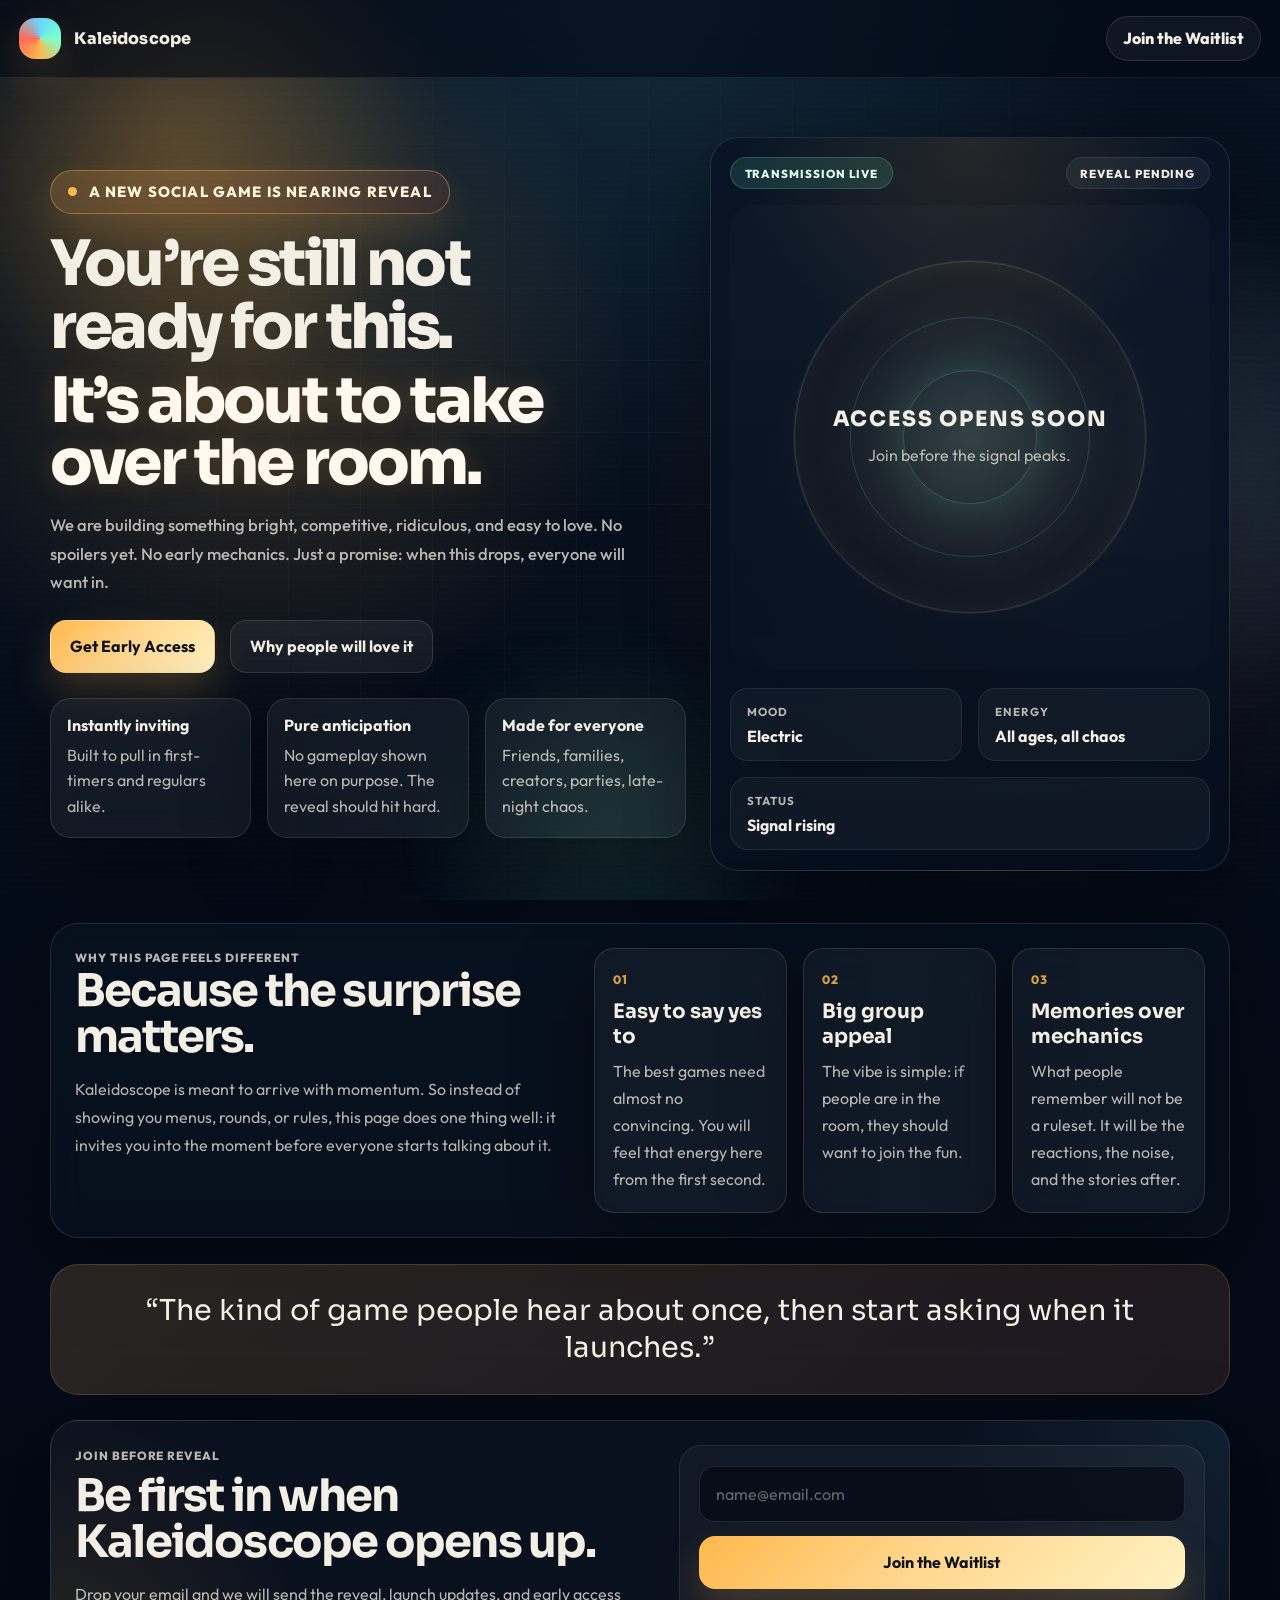
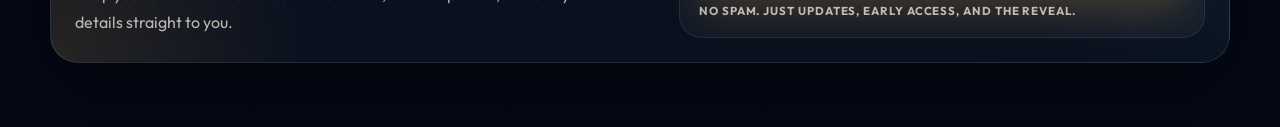
==== commit 900e9df7: "Update kaleidoscope landing page" ====
--- a/index.html
+++ b/index.html
@@ -5,19 +5,19 @@
     <meta name="viewport" content="width=device-width, initial-scale=1.0" />
     <meta
       name="description"
-      content="Kaleidoscope: streamer-ready party games. Host on one screen, everyone joins from their phones. Launching soon."
+      content="Kaleidoscope is building an all-new party experience. Join the waitlist for the reveal."
     />
     <meta property="og:title" content="Kaleidoscope" />
     <meta
       property="og:description"
-      content="Party games for streamers. Host on one screen, players join on their phones. Launching soon."
+      content="An unforgettable new game is on the way. Join the waitlist before the reveal."
     />
-    <title>Kaleidoscope | Launching Soon</title>
+    <title>Kaleidoscope | Join the Waitlist</title>
 
     <link rel="preconnect" href="https://fonts.googleapis.com" />
     <link rel="preconnect" href="https://fonts.gstatic.com" crossorigin />
     <link
-      href="https://fonts.googleapis.com/css2?family=Fraunces:opsz,wght@9..144,500;9..144,700&family=Space+Grotesk:wght@400;500;600;700&display=swap"
+      href="https://fonts.googleapis.com/css2?family=Outfit:wght@400;500;600;700;800&family=Sora:wght@500;600;700;800&display=swap"
       rel="stylesheet"
     />
 
@@ -25,270 +25,173 @@
     <link rel="stylesheet" href="./styles.css" />
   </head>
   <body>
-    <div class="bg" aria-hidden="true">
-      <div class="orb o1"></div>
-      <div class="orb o2"></div>
-      <div class="orb o3"></div>
-      <div class="gridNoise"></div>
+    <div class="scene" aria-hidden="true">
+      <div class="glow glowA"></div>
+      <div class="glow glowB"></div>
+      <div class="glow glowC"></div>
+      <div class="mesh"></div>
+      <div class="scanlines"></div>
     </div>
 
-    <header class="top">
-      <div class="banner" role="status" aria-live="polite">
-        <span class="badge"><span class="pulseDot" aria-hidden="true"></span>LAUNCHING SOON</span>
-        <span class="bannerText"
-          >A streamer-first party pack is on the way. Demo available now.</span
-        >
-        <a class="bannerLink" href="./dashboard/index.html">Open demo</a>
-      </div>
-
-      <nav class="nav">
-        <a class="logo" href="#top" aria-label="Kaleidoscope home">
-          <span class="mark" aria-hidden="true"></span>
-          <span class="word">Kaleidoscope</span>
-        </a>
-
-        <div class="navRight">
-          <a class="navLink" href="#how">How it works</a>
-          <a class="navLink" href="#games">Games</a>
-          <a class="navLink" href="#faq">FAQ</a>
-          <a class="btn btnGhost" href="./dashboard/index.html">Demo</a>
-          <a class="btn btnPrimary" href="mailto:hello@kaleidoscope.game"
-            >Join waitlist</a
-          >
-        </div>
-      </nav>
+    <header class="topbar">
+      <a class="brand" href="#top" aria-label="Kaleidoscope home">
+        <span class="brandMark"></span>
+        <span class="brandWord">Kaleidoscope</span>
+      </a>
+      <a class="topCta" href="#waitlist">Join the Waitlist</a>
     </header>
 
-    <main id="top" class="wrap">
+    <main id="top" class="page">
       <section class="hero">
         <div class="heroCopy">
-          <div class="kicker" aria-label="Launch status">
-            <span class="kickerBadge">Launching soon</span>
-            <span class="kickerText">Try the demo while we build</span>
+          <div class="eyebrow">
+            <span class="eyebrowDot"></span>
+            A new social game is nearing reveal
           </div>
-          <h1 class="h1">
-            Party games built for
-            <span class="accent">stream energy</span>.
+          <h1>
+            You’re still not ready for this.
+            <span> It’s about to take over the room.</span>
           </h1>
-          <p class="lead">
-            Host on one screen. Friends join on their phones. Stream the chaos.
-            Big buttons, fast rounds, and a visual identity that feels like a
-            living prism.
+          <p class="intro">
+            We are building something bright, competitive, ridiculous, and easy to love.
+            No spoilers yet. No early mechanics. Just a promise: when this drops, everyone
+            will want in.
           </p>
 
-          <div class="ctaRow">
-            <a class="btn btnPrimary btnBig" href="./dashboard/index.html">
-              Try the demo dashboard
-            </a>
-            <a class="btn btnGlow btnBig" href="#how">See the concept</a>
+          <div class="heroActions">
+            <a class="button buttonPrimary" href="#waitlist">Get Early Access</a>
+            <a class="button buttonGhost" href="#signal">Why people will love it</a>
           </div>
 
-          <div class="trust">
-            <div class="trustItem">
-              <div class="trustK">Players</div>
-              <div class="trustV">3–8</div>
+          <div class="proofStrip" aria-label="Launch promises">
+            <div class="proofCard">
+              <strong>Instantly inviting</strong>
+              <span>Built to pull in first-timers and regulars alike.</span>
             </div>
-            <div class="trustItem">
-              <div class="trustK">Audience</div>
-              <div class="trustV">100+</div>
+            <div class="proofCard">
+              <strong>Pure anticipation</strong>
+              <span>No gameplay shown here on purpose. The reveal should hit hard.</span>
             </div>
-            <div class="trustItem">
-              <div class="trustK">Languages</div>
-              <div class="trustV">EN / HI / Hinglish</div>
+            <div class="proofCard">
+              <strong>Made for everyone</strong>
+              <span>Friends, families, creators, parties, late-night chaos.</span>
             </div>
           </div>
         </div>
 
-        <div class="heroCard" aria-label="Product preview">
-          <div class="cardTop">
-            <div class="chip hot">HOST SCREEN</div>
-            <div class="chip">PHONE JOIN</div>
-            <div class="chip">STREAM READY</div>
-          </div>
+        <div class="heroVisual" aria-label="Atmospheric teaser">
+          <div class="signalCard">
+            <div class="signalHeader">
+              <span class="pill pillLive">Transmission Live</span>
+              <span class="pill">Reveal pending</span>
+            </div>
 
-          <div class="mock">
-            <div class="mockHeader">
-              <div class="room">
-                <div class="roomLabel">ROOM</div>
-                <div class="roomCode" id="roomCode">----</div>
+            <div class="signalCore">
+              <div class="ring ringOuter"></div>
+              <div class="ring ringMid"></div>
+              <div class="ring ringInner"></div>
+              <div class="coreText">
+                <span class="coreTop">ACCESS OPENS SOON</span>
+                <span class="coreBottom">Join before the signal peaks.</span>
               </div>
-              <button class="btn btnGhost btnSmall" id="genRoom" type="button">
-                Generate
-              </button>
             </div>
-            <div class="mockBody">
-              <div class="q">
-                A wild prompt drops. Everyone submits a fake. Then you vote on
-                what’s real.
+
+            <div class="signalFooter">
+              <div class="metric">
+                <span class="metricLabel">Mood</span>
+                <strong>Electric</strong>
               </div>
-              <div class="choices">
-                <div class="choice">Convincing fake</div>
-                <div class="choice hot">Real answer</div>
-                <div class="choice">Chaotic fake</div>
-                <div class="choice">Too real fake</div>
+              <div class="metric">
+                <span class="metricLabel">Energy</span>
+                <strong>All ages, all chaos</strong>
               </div>
-              <div class="bar">
-                <div class="fill" id="fill" style="width: 38%"></div>
+              <div class="metric">
+                <span class="metricLabel">Status</span>
+                <strong id="statusText">Signal rising</strong>
               </div>
-              <div class="tiny" id="phase">Collecting fakes</div>
-            </div>
-          </div>
-
-          <div class="cardBottom">
-            <div class="miniStat">
-              <div class="miniK">Latency</div>
-              <div class="miniV">Realtime</div>
-            </div>
-            <div class="miniStat">
-              <div class="miniK">Setup</div>
-              <div class="miniV">30 seconds</div>
-            </div>
-            <div class="miniStat">
-              <div class="miniK">Vibe</div>
-              <div class="miniV">Loud</div>
             </div>
           </div>
         </div>
       </section>
 
-      <section id="how" class="section">
-        <div class="sectionHead">
-          <h2 class="h2">How it works</h2>
-          <p class="sub">
-            Designed like a show: one host screen, many phones, and a clean
-            layout that reads well on stream.
+      <section id="signal" class="panel panelGrid">
+        <div class="panelIntro">
+          <p class="sectionTag">Why this page feels different</p>
+          <h2>Because the surprise matters.</h2>
+          <p>
+            Kaleidoscope is meant to arrive with momentum. So instead of showing you menus,
+            rounds, or rules, this page does one thing well: it invites you into the moment
+            before everyone starts talking about it.
           </p>
         </div>
 
-        <div class="steps">
-          <article class="step">
-            <div class="num">01</div>
-            <h3 class="h3">Start a room</h3>
-            <p class="p">
-              Launch on your laptop. A room code appears instantly, optimized
-              for streaming and easy reading.
+        <div class="featureList">
+          <article class="feature">
+            <span class="featureIndex">01</span>
+            <h3>Easy to say yes to</h3>
+            <p>
+              The best games need almost no convincing. You will feel that energy here from
+              the first second.
             </p>
           </article>
-          <article class="step">
-            <div class="num">02</div>
-            <h3 class="h3">Friends join on phones</h3>
-            <p class="p">
-              No installs. Open a mobile browser, enter the code, and you’re
-              in. Works great across mixed devices.
+          <article class="feature">
+            <span class="featureIndex">02</span>
+            <h3>Big group appeal</h3>
+            <p>
+              The vibe is simple: if people are in the room, they should want to join the fun.
             </p>
           </article>
-          <article class="step">
-            <div class="num">03</div>
-            <h3 class="h3">Play fast, reveal big</h3>
-            <p class="p">
-              Short rounds. High social energy. The best moments are the
-              reveals, not the menus.
+          <article class="feature">
+            <span class="featureIndex">03</span>
+            <h3>Memories over mechanics</h3>
+            <p>
+              What people remember will not be a ruleset. It will be the reactions, the noise,
+              and the stories after.
             </p>
           </article>
         </div>
       </section>
 
-      <section id="games" class="section">
-        <div class="sectionHead">
-          <h2 class="h2">Games</h2>
-          <p class="sub">
-            The pack is designed to mix quick wit, performance, and creative
-            chaos. The demo focuses on the host experience.
+      <section class="quoteBand">
+        <p>
+          “The kind of game people hear about once, then start asking when it launches.”
+        </p>
+      </section>
+
+      <section id="waitlist" class="panel waitlistPanel">
+        <div class="waitlistCopy">
+          <p class="sectionTag">Join before reveal</p>
+          <h2>Be first in when Kaleidoscope opens up.</h2>
+          <p>
+            Drop your email and we will send the reveal, launch updates, and early access
+            details straight to you.
           </p>
         </div>
 
-        <div class="cards">
-          <article class="gameCard">
-            <div class="gameTop">
-              <div class="chip hot">PLAYABLE FIRST</div>
-              <div class="gameName">Fakeout</div>
-            </div>
-            <p class="p">
-              A bluff-and-vote party game built for big reveals and even bigger
-              trash talk.
-            </p>
-          </article>
-
-          <article class="gameCard">
-            <div class="gameTop">
-              <div class="chip">PLANNED</div>
-              <div class="gameName">Sach Ya Scheme</div>
-            </div>
-            <p class="p">
-              Truth vs bluff with India-flavored prompts. Write fast, fake
-              better, and spot the real answer.
-            </p>
-          </article>
-
-          <article class="gameCard">
-            <div class="gameTop">
-              <div class="chip">PLANNED</div>
-              <div class="gameName">Overruled</div>
-            </div>
-            <p class="p">
-              Absurd debates with timed arguments and audience voting. High
-              energy, low friction.
-            </p>
-          </article>
-        </div>
-
-        <div class="demoRow">
-          <div class="demoBox">
-            <div class="demoTitle">Want a feel for the product?</div>
-            <div class="demoCopy">
-              Open the static demo dashboard: room code, stream preview, and a
-              kaleidoscope visual identity.
-            </div>
-          </div>
-          <a class="btn btnPrimary btnBig" href="../dashboard/index.html">
-            Open demo dashboard
-          </a>
-        </div>
+        <form
+          class="waitlistForm"
+          id="waitlistForm"
+          action="https://formspree.io/f/mwvwadnb"
+          method="POST"
+        >
+          <label class="srOnly" for="email">Email address</label>
+          <input
+            id="email"
+            name="email"
+            type="email"
+            inputmode="email"
+            autocomplete="email"
+            placeholder="name@email.com"
+            required
+          />
+          <input type="hidden" name="_subject" value="New Kaleidoscope waitlist signup" />
+          <input type="hidden" name="_format" value="plain" />
+          <button class="button buttonPrimary formButton" type="submit">Join the Waitlist</button>
+          <p class="formNote" id="formNote">
+            No spam. Just updates, early access, and the reveal.
+          </p>
+        </form>
       </section>
-
-      <section id="faq" class="section">
-        <div class="sectionHead">
-          <h2 class="h2">FAQ</h2>
-          <p class="sub">Short answers for the obvious questions.</p>
-        </div>
-
-        <div class="faq">
-          <details class="qa" open>
-            <summary>Is this the real app?</summary>
-            <div class="a">
-              This page is a static marketing concept. The demo button opens a
-              static host-dashboard concept to show the vibe and flow.
-            </div>
-          </details>
-          <details class="qa">
-            <summary>How do players join?</summary>
-            <div class="a">
-              Room code on the host screen, players enter it on their phone
-              browser. No installs.
-            </div>
-          </details>
-          <details class="qa">
-            <summary>Can I stream it?</summary>
-            <div class="a">
-              That’s the point. The host layout is designed to read well at a
-              distance, with big typography and clean structure.
-            </div>
-          </details>
-        </div>
-      </section>
-
-      <footer class="foot">
-        <div class="footLeft">
-          <div class="footTitle">Kaleidoscope</div>
-          <div class="footCopy">Streamer-first party games. Coming soon.</div>
-          <div class="build">Build: 2026-03-14 19:35 IST</div>
-        </div>
-        <div class="footRight">
-          <a class="footLink" href="./dashboard/index.html">Demo</a>
-          <a class="footLink" href="./README.md">README</a>
-          <a class="footLink" href="mailto:hello@kaleidoscope.game">Contact</a>
-        </div>
-      </footer>
     </main>
 
     <script src="./app.js" defer></script>
--- a/styles.css
+++ b/styles.css
@@ -1,782 +1,778 @@
 :root {
-  --paper: #fff6e7;
-  --ink: #0b0c18;
-  --muted: rgba(255, 246, 231, 0.78);
-  --muted2: rgba(255, 246, 231, 0.66);
-  --stroke: rgba(255, 246, 231, 0.14);
-  --stroke2: rgba(255, 246, 231, 0.1);
-
-  --hot1: #ff3e7f;
-  --hot2: #ffb000;
-  --hot3: #00d8ff;
-  --hot4: #37ff92;
-
-  --radius: 22px;
-  --shadow: 0 22px 90px rgba(0, 0, 0, 0.52);
+  --bg: #07111f;
+  --bg-deep: #030814;
+  --panel: rgba(9, 18, 33, 0.72);
+  --panel-strong: rgba(10, 18, 32, 0.92);
+  --text: #f4efe4;
+  --muted: rgba(244, 239, 228, 0.74);
+  --stroke: rgba(244, 239, 228, 0.12);
+  --stroke-strong: rgba(244, 239, 228, 0.2);
+  --gold: #ffb84d;
+  --coral: #ff6b57;
+  --mint: #7cffcb;
+  --sky: #66d8ff;
+  --radius: 28px;
+  --shadow: 0 24px 80px rgba(0, 0, 0, 0.38);
 }
 
 * {
   box-sizing: border-box;
 }
 
-html,
-body {
-  height: 100%;
+html {
+  scroll-behavior: smooth;
 }
 
 body {
   margin: 0;
-  color: var(--paper);
-  background: #060612;
+  min-height: 100vh;
+  color: var(--text);
+  background:
+    radial-gradient(circle at top, rgba(102, 216, 255, 0.12), transparent 28%),
+    radial-gradient(circle at 20% 20%, rgba(255, 184, 77, 0.18), transparent 22%),
+    radial-gradient(circle at 80% 30%, rgba(255, 107, 87, 0.16), transparent 24%),
+    linear-gradient(180deg, var(--bg) 0%, var(--bg-deep) 100%);
   font-family:
-    "Space Grotesk",
+    "Outfit",
     ui-sans-serif,
     system-ui,
-    -apple-system,
-    "Segoe UI",
     sans-serif;
   overflow-x: hidden;
 }
 
+a,
+button,
+input {
+  font: inherit;
+}
+
 a {
   color: inherit;
 }
 
-.bg {
+.scene {
   position: fixed;
   inset: 0;
-  z-index: 0;
   pointer-events: none;
-}
-
-.orb {
+  overflow: hidden;
+}
+
+.glow {
   position: absolute;
-  width: 72vmax;
-  height: 72vmax;
   border-radius: 999px;
-  filter: blur(30px);
-  opacity: 0.55;
-  mix-blend-mode: screen;
-  transform: translate3d(0, 0, 0);
-}
-
-.o1 {
-  left: -18vmax;
-  top: -20vmax;
-  background: conic-gradient(from 180deg, rgba(255, 62, 127, 0.75), rgba(255, 176, 0, 0.75), rgba(0, 216, 255, 0.7), rgba(255, 62, 127, 0.75));
-  animation: drift1 14s ease-in-out infinite;
-}
-
-.o2 {
-  right: -22vmax;
-  top: -12vmax;
-  background: radial-gradient(circle at 30% 35%, rgba(0, 216, 255, 0.9), transparent 55%),
-    radial-gradient(circle at 75% 65%, rgba(55, 255, 146, 0.75), transparent 58%),
-    radial-gradient(circle at 45% 80%, rgba(255, 176, 0, 0.6), transparent 60%);
-  animation: drift2 16s ease-in-out infinite;
-}
-
-.o3 {
-  left: 12vmax;
-  bottom: -30vmax;
-  background: radial-gradient(circle at 40% 45%, rgba(255, 62, 127, 0.85), transparent 60%),
-    radial-gradient(circle at 72% 30%, rgba(55, 255, 146, 0.8), transparent 62%),
-    radial-gradient(circle at 50% 70%, rgba(0, 216, 255, 0.8), transparent 58%);
-  animation: drift3 18s ease-in-out infinite;
-}
-
-@keyframes drift1 {
+  filter: blur(22px);
+  opacity: 0.65;
+}
+
+.glowA {
+  width: 34rem;
+  height: 34rem;
+  top: -8rem;
+  left: -6rem;
+  background: radial-gradient(circle, rgba(255, 184, 77, 0.44), transparent 68%);
+  animation: driftA 16s ease-in-out infinite;
+}
+
+.glowB {
+  width: 38rem;
+  height: 38rem;
+  top: 10rem;
+  right: -10rem;
+  background: radial-gradient(circle, rgba(102, 216, 255, 0.28), transparent 66%);
+  animation: driftB 18s ease-in-out infinite;
+}
+
+.glowC {
+  width: 28rem;
+  height: 28rem;
+  bottom: -10rem;
+  left: 30%;
+  background: radial-gradient(circle, rgba(124, 255, 203, 0.18), transparent 68%);
+  animation: driftC 14s ease-in-out infinite;
+}
+
+.mesh {
+  position: absolute;
+  inset: 0;
+  background-image:
+    linear-gradient(rgba(255, 255, 255, 0.03) 1px, transparent 1px),
+    linear-gradient(90deg, rgba(255, 255, 255, 0.03) 1px, transparent 1px);
+  background-size: 72px 72px;
+  mask-image: radial-gradient(circle at center, black, transparent 88%);
+}
+
+.scanlines {
+  position: absolute;
+  inset: 0;
+  opacity: 0.18;
+  background: linear-gradient(
+    180deg,
+    transparent,
+    transparent 3px,
+    rgba(255, 255, 255, 0.05) 3px,
+    rgba(255, 255, 255, 0.05) 4px
+  );
+  background-size: 100% 6px;
+}
+
+.topbar {
+  position: sticky;
+  top: 0;
+  z-index: 20;
+  display: flex;
+  align-items: center;
+  justify-content: space-between;
+  gap: 1rem;
+  padding: 1rem 1.2rem;
+  background: rgba(3, 8, 20, 0.58);
+  backdrop-filter: blur(18px);
+  border-bottom: 1px solid rgba(244, 239, 228, 0.08);
+}
+
+.brand {
+  display: inline-flex;
+  align-items: center;
+  gap: 0.85rem;
+  text-decoration: none;
+}
+
+.brandMark {
+  width: 2.6rem;
+  height: 2.6rem;
+  border-radius: 16px;
+  background:
+    conic-gradient(from 180deg, var(--gold), var(--coral), var(--sky), var(--mint), var(--gold)),
+    linear-gradient(180deg, rgba(255, 255, 255, 0.22), transparent);
+  box-shadow: 0 16px 40px rgba(255, 184, 77, 0.16);
+}
+
+.brandWord,
+h1,
+h2,
+h3 {
+  font-family:
+    "Sora",
+    ui-sans-serif,
+    system-ui,
+    sans-serif;
+}
+
+.brandWord {
+  font-weight: 800;
+  font-size: 1rem;
+  letter-spacing: 0.01em;
+}
+
+.page {
+  position: relative;
+  z-index: 1;
+  width: min(1180px, calc(100% - 2rem));
+  margin: 0 auto;
+  padding: 2rem 0 4rem;
+}
+
+.hero {
+  display: grid;
+  grid-template-columns: minmax(0, 1.1fr) minmax(320px, 0.9fr);
+  gap: 1.5rem;
+  align-items: center;
+  min-height: calc(100vh - 7rem);
+}
+
+.heroCopy,
+.heroVisual,
+.panel,
+.quoteBand {
+  position: relative;
+}
+
+.eyebrow,
+.pill,
+.sectionTag,
+.featureIndex,
+.metricLabel,
+.formNote {
+  letter-spacing: 0.08em;
+  text-transform: uppercase;
+}
+
+.eyebrow {
+  display: inline-flex;
+  align-items: center;
+  gap: 0.7rem;
+  padding: 0.72rem 1.05rem;
+  border: 1px solid rgba(255, 184, 77, 0.38);
+  border-radius: 999px;
+  background: linear-gradient(135deg, rgba(255, 184, 77, 0.18), rgba(255, 107, 87, 0.12));
+  color: #fff4da;
+  font-size: 0.92rem;
+  font-weight: 800;
+  box-shadow: 0 16px 36px rgba(255, 184, 77, 0.14);
+}
+
+.eyebrowDot {
+  width: 0.6rem;
+  height: 0.6rem;
+  border-radius: 999px;
+  background: var(--gold);
+  box-shadow: 0 0 0 0 rgba(255, 184, 77, 0.55);
+  animation: pulse 1.8s ease-out infinite;
+}
+
+h1 {
+  margin: 1.2rem 0 1rem;
+  max-width: 11ch;
+  font-size: clamp(2.3rem, 4.9vw, 4rem);
+  line-height: 1;
+  letter-spacing: -0.045em;
+  font-weight: 800;
+}
+
+h1 span {
+  display: block;
+  color: #fff8ef;
+  margin-top: 0.18em;
+  text-shadow: 0 0 24px rgba(255, 184, 77, 0.18);
+}
+
+.intro {
+  max-width: 38rem;
+  margin: 0;
+  color: var(--muted);
+  font-size: 1.04rem;
+  line-height: 1.72;
+  font-weight: 500;
+}
+
+.heroActions {
+  display: flex;
+  flex-wrap: wrap;
+  gap: 0.9rem;
+  margin-top: 1.45rem;
+}
+
+.button {
+  display: inline-flex;
+  align-items: center;
+  justify-content: center;
+  min-height: 3.3rem;
+  padding: 0 1.2rem;
+  border-radius: 1rem;
+  border: 1px solid var(--stroke);
+  text-decoration: none;
+  font-weight: 700;
+  transition:
+    transform 160ms ease,
+    border-color 160ms ease,
+    background 160ms ease,
+    box-shadow 160ms ease;
+}
+
+.button:hover,
+.button:focus-visible {
+  transform: translateY(-2px);
+  border-color: var(--stroke-strong);
+}
+
+.button:disabled {
+  cursor: wait;
+  opacity: 0.72;
+  transform: none;
+}
+
+.buttonPrimary {
+  color: #10131d;
+  background: linear-gradient(135deg, var(--gold), #ffd68c 45%, #fff2c3);
+  box-shadow: 0 20px 40px rgba(255, 184, 77, 0.22);
+}
+
+.buttonGhost,
+.topCta {
+  background: rgba(255, 255, 255, 0.05);
+  color: var(--text);
+}
+
+.topCta {
+  display: inline-flex;
+  align-items: center;
+  justify-content: center;
+  min-height: 2.8rem;
+  padding: 0 1rem;
+  border-radius: 999px;
+  border: 1px solid var(--stroke);
+  text-decoration: none;
+  font-weight: 800;
+}
+
+.proofStrip {
+  display: grid;
+  grid-template-columns: repeat(3, minmax(0, 1fr));
+  gap: 1rem;
+  margin-top: 1.6rem;
+}
+
+.proofCard,
+.feature,
+.signalCard,
+.waitlistPanel,
+.panel {
+  border: 1px solid var(--stroke);
+  box-shadow: var(--shadow);
+  backdrop-filter: blur(18px);
+}
+
+.proofCard {
+  padding: 1rem 1rem 1.1rem;
+  border-radius: 1.3rem;
+  background: rgba(255, 255, 255, 0.05);
+}
+
+.proofCard strong,
+.feature h3,
+.metric strong {
+  display: block;
+  font-size: 1rem;
+}
+
+.proofCard span,
+.feature p,
+.panelIntro p,
+.waitlistCopy p,
+.metricLabel,
+.formNote {
+  color: var(--muted);
+}
+
+.proofCard span {
+  display: block;
+  margin-top: 0.45rem;
+  line-height: 1.6;
+}
+
+.signalCard {
+  padding: 1.2rem;
+  border-radius: var(--radius);
+  background:
+    radial-gradient(circle at top, rgba(255, 184, 77, 0.12), transparent 30%),
+    linear-gradient(180deg, rgba(8, 20, 37, 0.92), rgba(6, 15, 29, 0.88));
+}
+
+.signalHeader,
+.signalFooter {
+  display: flex;
+  align-items: center;
+  justify-content: space-between;
+  gap: 0.7rem;
+  flex-wrap: wrap;
+}
+
+.pill {
+  display: inline-flex;
+  align-items: center;
+  min-height: 2rem;
+  padding: 0 0.85rem;
+  border-radius: 999px;
+  background: rgba(255, 255, 255, 0.06);
+  border: 1px solid rgba(255, 255, 255, 0.08);
+  font-size: 0.72rem;
+  font-weight: 800;
+}
+
+.pillLive {
+  background: rgba(124, 255, 203, 0.12);
+  color: #dffff1;
+  border-color: rgba(124, 255, 203, 0.2);
+}
+
+.signalCore {
+  position: relative;
+  display: grid;
+  place-items: center;
+  min-height: 29rem;
+  margin: 1rem 0 1.2rem;
+  border-radius: 1.5rem;
+  overflow: hidden;
+  background:
+    radial-gradient(circle at center, rgba(102, 216, 255, 0.13), transparent 40%),
+    radial-gradient(circle at center, rgba(255, 184, 77, 0.12), transparent 58%),
+    linear-gradient(180deg, rgba(255, 255, 255, 0.02), rgba(255, 255, 255, 0.01));
+}
+
+.ring {
+  position: absolute;
+  border-radius: 999px;
+  border: 1px solid rgba(255, 255, 255, 0.14);
+}
+
+.ringOuter {
+  width: 22rem;
+  height: 22rem;
+  box-shadow:
+    0 0 0 1px rgba(255, 184, 77, 0.08),
+    inset 0 0 30px rgba(255, 184, 77, 0.08);
+  animation: spin 16s linear infinite;
+}
+
+.ringMid {
+  width: 15rem;
+  height: 15rem;
+  border-color: rgba(102, 216, 255, 0.18);
+  animation: spinReverse 12s linear infinite;
+}
+
+.ringInner {
+  width: 8.4rem;
+  height: 8.4rem;
+  border-color: rgba(124, 255, 203, 0.2);
+  box-shadow: 0 0 40px rgba(124, 255, 203, 0.12);
+}
+
+.coreText {
+  position: relative;
+  z-index: 1;
+  display: grid;
+  gap: 0.65rem;
+  text-align: center;
+  padding: 0 2rem;
+}
+
+.coreTop {
+  font-family:
+    "Sora",
+    ui-sans-serif,
+    system-ui,
+    sans-serif;
+  font-size: 1.32rem;
+  font-weight: 800;
+  letter-spacing: 0.08em;
+  text-transform: uppercase;
+}
+
+.coreBottom {
+  color: rgba(244, 239, 228, 0.72);
+  line-height: 1.6;
+}
+
+.signalFooter {
+  gap: 1rem;
+}
+
+.metric {
+  min-width: 0;
+  flex: 1 1 10rem;
+  padding: 0.9rem 1rem;
+  border-radius: 1.1rem;
+  background: rgba(255, 255, 255, 0.04);
+  border: 1px solid rgba(255, 255, 255, 0.08);
+}
+
+.metricLabel {
+  display: block;
+  margin-bottom: 0.45rem;
+  font-size: 0.72rem;
+  font-weight: 700;
+}
+
+.panel {
+  margin-top: 1.6rem;
+  padding: 1.5rem;
+  border-radius: var(--radius);
+  background: var(--panel);
+}
+
+.panelGrid {
+  display: grid;
+  grid-template-columns: minmax(0, 0.9fr) minmax(0, 1.1fr);
+  gap: 1.2rem;
+  align-items: start;
+}
+
+.sectionTag {
+  margin: 0 0 0.7rem;
+  font-size: 0.74rem;
+  font-weight: 800;
+  color: rgba(255, 245, 222, 0.72);
+}
+
+h2 {
+  margin: 0 0 0.9rem;
+  font-size: clamp(1.9rem, 4vw, 2.8rem);
+  line-height: 1.02;
+  letter-spacing: -0.04em;
+}
+
+.panelIntro p {
+  margin: 0;
+  line-height: 1.75;
+}
+
+.featureList {
+  display: grid;
+  grid-template-columns: repeat(3, minmax(0, 1fr));
+  gap: 1rem;
+}
+
+.feature {
+  padding: 1.15rem;
+  border-radius: 1.25rem;
+  background: rgba(255, 255, 255, 0.04);
+}
+
+.featureIndex {
+  display: inline-block;
+  margin-bottom: 0.75rem;
+  font-size: 0.76rem;
+  font-weight: 800;
+  color: rgba(255, 184, 77, 0.85);
+}
+
+.feature h3 {
+  margin: 0 0 0.55rem;
+  font-size: 1.25rem;
+}
+
+.feature p {
+  margin: 0;
+  line-height: 1.7;
+}
+
+.quoteBand {
+  margin-top: 1.6rem;
+  padding: 1.7rem;
+  border-radius: var(--radius);
+  border: 1px solid rgba(255, 184, 77, 0.18);
+  background:
+    linear-gradient(135deg, rgba(255, 184, 77, 0.12), rgba(255, 107, 87, 0.08)),
+    rgba(255, 255, 255, 0.03);
+  text-align: center;
+}
+
+.quoteBand p {
+  margin: 0;
+  font-family:
+    "Sora",
+    ui-sans-serif,
+    system-ui,
+    sans-serif;
+  font-size: clamp(1.2rem, 2.7vw, 1.8rem);
+  line-height: 1.3;
+}
+
+.waitlistPanel {
+  display: grid;
+  grid-template-columns: minmax(0, 1fr) minmax(300px, 0.9fr);
+  gap: 1.2rem;
+  align-items: center;
+  background:
+    radial-gradient(circle at top right, rgba(102, 216, 255, 0.08), transparent 24%),
+    radial-gradient(circle at bottom left, rgba(255, 184, 77, 0.12), transparent 22%),
+    var(--panel-strong);
+}
+
+.waitlistCopy p:last-child {
+  margin: 0;
+  line-height: 1.75;
+}
+
+.waitlistForm {
+  display: grid;
+  gap: 0.9rem;
+  padding: 1.2rem;
+  border-radius: 1.4rem;
+  border: 1px solid rgba(255, 255, 255, 0.08);
+  background: rgba(255, 255, 255, 0.04);
+}
+
+.waitlistForm input {
+  width: 100%;
+  min-height: 3.5rem;
+  padding: 0 1rem;
+  border-radius: 0.95rem;
+  border: 1px solid rgba(255, 255, 255, 0.1);
+  color: var(--text);
+  background: rgba(5, 10, 21, 0.72);
+  outline: none;
+}
+
+.waitlistForm input::placeholder {
+  color: rgba(244, 239, 228, 0.4);
+}
+
+.waitlistForm input:focus {
+  border-color: rgba(255, 184, 77, 0.44);
+  box-shadow: 0 0 0 4px rgba(255, 184, 77, 0.1);
+}
+
+.formButton {
+  width: 100%;
+  border: 0;
+  cursor: pointer;
+}
+
+.formNote {
+  margin: 0;
+  font-size: 0.72rem;
+  font-weight: 700;
+}
+
+.srOnly {
+  position: absolute;
+  width: 1px;
+  height: 1px;
+  padding: 0;
+  margin: -1px;
+  overflow: hidden;
+  clip: rect(0, 0, 0, 0);
+  white-space: nowrap;
+  border: 0;
+}
+
+@keyframes pulse {
+  0% {
+    box-shadow: 0 0 0 0 rgba(255, 184, 77, 0.46);
+  }
+  75% {
+    box-shadow: 0 0 0 14px rgba(255, 184, 77, 0);
+  }
+  100% {
+    box-shadow: 0 0 0 0 rgba(255, 184, 77, 0);
+  }
+}
+
+@keyframes spin {
+  from {
+    transform: rotate(0deg);
+  }
+  to {
+    transform: rotate(360deg);
+  }
+}
+
+@keyframes spinReverse {
+  from {
+    transform: rotate(360deg);
+  }
+  to {
+    transform: rotate(0deg);
+  }
+}
+
+@keyframes driftA {
   0%,
   100% {
-    transform: translate3d(0, 0, 0) rotate(0deg);
+    transform: translate3d(0, 0, 0);
   }
   50% {
-    transform: translate3d(8vmax, 5vmax, 0) rotate(18deg);
-  }
-}
-
-@keyframes drift2 {
+    transform: translate3d(3rem, 2rem, 0);
+  }
+}
+
+@keyframes driftB {
   0%,
   100% {
-    transform: translate3d(0, 0, 0) rotate(0deg);
+    transform: translate3d(0, 0, 0);
   }
   50% {
-    transform: translate3d(-7vmax, 6vmax, 0) rotate(-12deg);
-  }
-}
-
-@keyframes drift3 {
+    transform: translate3d(-3rem, 2rem, 0);
+  }
+}
+
+@keyframes driftC {
   0%,
   100% {
-    transform: translate3d(0, 0, 0) rotate(0deg);
+    transform: translate3d(0, 0, 0);
   }
   50% {
-    transform: translate3d(6vmax, -6vmax, 0) rotate(14deg);
-  }
-}
-
-.gridNoise {
-  position: absolute;
-  inset: 0;
-  background:
-    radial-gradient(1000px 720px at 50% 16%, rgba(0, 0, 0, 0.08), rgba(0, 0, 0, 0.68)),
-    linear-gradient(to bottom, rgba(0, 0, 0, 0.25), rgba(0, 0, 0, 0.12));
-}
-
-.gridNoise::after {
-  content: "";
-  position: absolute;
-  inset: 0;
-  opacity: 0.12;
-  mix-blend-mode: overlay;
-  background-image: url("data:image/svg+xml,%3Csvg xmlns='http://www.w3.org/2000/svg' width='160' height='160'%3E%3Cfilter id='n'%3E%3CfeTurbulence type='fractalNoise' baseFrequency='.8' numOctaves='3' stitchTiles='stitch'/%3E%3C/filter%3E%3Crect width='160' height='160' filter='url(%23n)' opacity='.5'/%3E%3C/svg%3E");
-}
-
-.top {
-  position: sticky;
-  top: 0;
-  z-index: 10;
-  backdrop-filter: blur(14px);
-}
-
-.banner {
-  display: flex;
-  gap: 10px;
-  align-items: center;
-  justify-content: center;
-  padding: 10px 14px;
-  border-bottom: 1px solid var(--stroke2);
-  background: linear-gradient(90deg, rgba(255, 176, 0, 0.14), rgba(255, 62, 127, 0.14), rgba(0, 216, 255, 0.14));
-}
-
-.badge {
-  display: inline-flex;
-  align-items: center;
-  gap: 8px;
-  padding: 6px 10px;
-  border-radius: 999px;
-  font-size: 12px;
-  font-weight: 700;
-  letter-spacing: 0.1em;
-  background: rgba(15, 16, 32, 0.45);
-  border: 1px solid rgba(255, 246, 231, 0.18);
-}
-
-.pulseDot {
-  width: 9px;
-  height: 9px;
-  border-radius: 999px;
-  background: rgba(255, 62, 127, 0.95);
-  box-shadow: 0 0 0 0 rgba(255, 62, 127, 0.38);
-  animation: pulseDot 1.2s ease-in-out infinite;
-}
-
-@keyframes pulseDot {
-  0% {
-    box-shadow: 0 0 0 0 rgba(255, 62, 127, 0.42);
-  }
-  70% {
-    box-shadow: 0 0 0 11px rgba(255, 62, 127, 0);
-  }
-  100% {
-    box-shadow: 0 0 0 0 rgba(255, 62, 127, 0);
-  }
-}
-
-.bannerText {
-  color: rgba(255, 246, 231, 0.9);
-  font-size: 13px;
-}
-
-.bannerLink {
-  font-weight: 700;
-  text-decoration: none;
-  border-bottom: 1px solid rgba(255, 246, 231, 0.28);
-}
-
-.bannerLink:hover {
-  border-bottom-color: rgba(255, 246, 231, 0.62);
-}
-
-.nav {
-  display: flex;
-  align-items: center;
-  justify-content: space-between;
-  gap: 14px;
-  padding: 14px 18px;
-  border-bottom: 1px solid var(--stroke2);
-  background: rgba(6, 6, 18, 0.58);
-}
-
-.logo {
-  display: inline-flex;
-  align-items: center;
-  gap: 12px;
-  text-decoration: none;
-}
-
-.mark {
-  width: 40px;
-  height: 40px;
-  border-radius: 14px;
-  background:
-    conic-gradient(from 120deg, var(--hot1), var(--hot2), var(--hot3), var(--hot4), var(--hot1)),
-    radial-gradient(circle at 30% 30%, rgba(255, 255, 255, 0.4), transparent 55%);
-  box-shadow: 0 18px 50px rgba(255, 62, 127, 0.18);
-}
-
-.word {
-  font-family:
-    "Fraunces",
-    ui-serif,
-    "Times New Roman",
-    serif;
-  font-weight: 700;
-  letter-spacing: 0.2px;
-  font-size: 18px;
-}
-
-.navRight {
-  display: flex;
-  gap: 10px;
-  align-items: center;
-  flex-wrap: wrap;
-  justify-content: flex-end;
-}
-
-.navLink {
-  text-decoration: none;
-  color: rgba(255, 246, 231, 0.82);
-  padding: 8px 10px;
-  border-radius: 12px;
-}
-
-.navLink:hover {
-  background: rgba(255, 246, 231, 0.06);
-}
-
-.wrap {
-  position: relative;
-  z-index: 2;
-  max-width: 1200px;
-  margin: 0 auto;
-  padding: 26px 18px 60px;
-}
-
-.hero {
-  display: grid;
-  grid-template-columns: 1.1fr 0.9fr;
-  gap: 18px;
-  align-items: start;
-  padding: 22px 0;
-}
-
-.kicker {
-  display: inline-flex;
-  gap: 10px;
-  align-items: center;
-  flex-wrap: wrap;
-  margin-top: 6px;
-}
-
-.kickerBadge {
-  display: inline-flex;
-  align-items: center;
-  padding: 7px 10px;
-  border-radius: 999px;
-  font-size: 12px;
-  font-weight: 900;
-  letter-spacing: 0.08em;
-  text-transform: uppercase;
-  background: rgba(255, 62, 127, 0.16);
-  border: 1px solid rgba(255, 62, 127, 0.32);
-}
-
-.kickerText {
-  font-size: 13px;
-  color: rgba(255, 246, 231, 0.86);
-}
-
-.h1 {
-  font-family:
-    "Fraunces",
-    ui-serif,
-    "Times New Roman",
-    serif;
-  font-weight: 700;
-  font-size: 54px;
-  line-height: 1.02;
-  margin: 10px 0 12px;
-  letter-spacing: 0.2px;
-}
-
-.accent {
-  background: linear-gradient(90deg, var(--hot2), var(--hot1), var(--hot3));
-  -webkit-background-clip: text;
-  background-clip: text;
-  color: transparent;
-}
-
-.lead {
-  margin: 0 0 16px;
-  max-width: 60ch;
-  color: var(--muted);
-  font-size: 16px;
-  line-height: 1.55;
-}
-
-.ctaRow {
-  display: flex;
-  gap: 10px;
-  flex-wrap: wrap;
-  margin-top: 18px;
-}
-
-.btn {
-  display: inline-flex;
-  align-items: center;
-  justify-content: center;
-  text-decoration: none;
-  border-radius: 16px;
-  height: 40px;
-  padding: 0 14px;
-  font-weight: 700;
-  letter-spacing: 0.01em;
-  color: rgba(255, 246, 231, 0.92);
-  background: rgba(255, 246, 231, 0.08);
-  border: 1px solid var(--stroke);
-  transition:
-    transform 140ms ease,
-    background 140ms ease,
-    border-color 140ms ease,
-    box-shadow 140ms ease;
-}
-
-.btn:hover {
-  transform: translateY(-1px);
-  background: rgba(255, 246, 231, 0.1);
-  border-color: rgba(255, 246, 231, 0.22);
-}
-
-.btn:active {
-  transform: translateY(0);
-}
-
-.btn:focus-visible {
-  outline: none;
-  box-shadow: 0 0 0 2px rgba(255, 246, 231, 0.16);
-}
-
-.btnPrimary {
-  background: linear-gradient(90deg, rgba(255, 176, 0, 0.18), rgba(255, 62, 127, 0.2));
-  border-color: rgba(255, 176, 0, 0.22);
-}
-
-.btnGlow {
-  background: linear-gradient(90deg, rgba(0, 216, 255, 0.18), rgba(55, 255, 146, 0.18));
-  border-color: rgba(0, 216, 255, 0.22);
-}
-
-.btnGhost {
-  background: rgba(15, 16, 32, 0.28);
-  border-color: rgba(255, 246, 231, 0.12);
-}
-
-.btnBig {
-  height: 46px;
-  padding: 0 16px;
-  border-radius: 18px;
-}
-
-.btnSmall {
-  height: 36px;
-  border-radius: 14px;
-  padding: 0 12px;
-}
-
-.trust {
-  display: grid;
-  grid-template-columns: repeat(3, minmax(0, 1fr));
-  gap: 10px;
-  margin-top: 18px;
-}
-
-.trustItem {
-  padding: 12px 12px 10px;
-  border-radius: 18px;
-  background: rgba(255, 246, 231, 0.06);
-  border: 1px solid var(--stroke2);
-}
-
-.trustK {
-  font-size: 12px;
-  color: var(--muted2);
-  letter-spacing: 0.08em;
-  text-transform: uppercase;
-}
-
-.trustV {
-  margin-top: 6px;
-  font-weight: 700;
-  font-size: 16px;
-}
-
-.heroCard {
-  border-radius: var(--radius);
-  border: 1px solid var(--stroke);
-  background: linear-gradient(180deg, rgba(255, 246, 231, 0.09), rgba(255, 246, 231, 0.05));
-  box-shadow: var(--shadow);
-  backdrop-filter: blur(16px);
-  padding: 14px;
-}
-
-.cardTop {
-  display: flex;
-  gap: 8px;
-  flex-wrap: wrap;
-}
-
-.chip {
-  display: inline-flex;
-  padding: 7px 10px;
-  border-radius: 999px;
-  background: rgba(15, 16, 32, 0.35);
-  border: 1px solid rgba(255, 246, 231, 0.12);
-  font-size: 12px;
-  color: rgba(255, 246, 231, 0.84);
-  letter-spacing: 0.06em;
-}
-
-.chip.hot {
-  background: rgba(255, 62, 127, 0.16);
-  border-color: rgba(255, 62, 127, 0.32);
-}
-
-.mock {
-  margin-top: 12px;
-  border-radius: 18px;
-  border: 1px solid rgba(255, 246, 231, 0.14);
-  background:
-    radial-gradient(120% 100% at 0% 0%, rgba(255, 176, 0, 0.11), transparent 60%),
-    radial-gradient(120% 100% at 100% 10%, rgba(0, 216, 255, 0.12), transparent 55%),
-    rgba(15, 16, 32, 0.38);
-  overflow: hidden;
-}
-
-.mockHeader {
-  display: flex;
-  align-items: center;
-  justify-content: space-between;
-  gap: 10px;
-  padding: 12px 12px 10px;
-  border-bottom: 1px solid rgba(255, 246, 231, 0.12);
-}
-
-.roomLabel {
-  font-size: 11px;
-  letter-spacing: 0.26em;
-  color: rgba(255, 246, 231, 0.7);
-}
-
-.roomCode {
-  font-size: 22px;
-  font-weight: 800;
-  letter-spacing: 0.18em;
-  margin-top: 2px;
-}
-
-.mockBody {
-  padding: 12px;
-}
-
-.q {
-  font-weight: 700;
-  font-size: 14px;
-  line-height: 1.45;
-  color: rgba(255, 246, 231, 0.9);
-}
-
-.choices {
-  display: grid;
-  grid-template-columns: 1fr 1fr;
-  gap: 8px;
-  margin-top: 12px;
-}
-
-.choice {
-  border-radius: 14px;
-  padding: 10px 10px;
-  font-size: 13px;
-  background: rgba(255, 246, 231, 0.06);
-  border: 1px solid rgba(255, 246, 231, 0.12);
-  color: rgba(255, 246, 231, 0.82);
-}
-
-.choice.hot {
-  background: rgba(255, 176, 0, 0.12);
-  border-color: rgba(255, 176, 0, 0.28);
-  color: rgba(255, 246, 231, 0.92);
-}
-
-.bar {
-  height: 10px;
-  border-radius: 999px;
-  overflow: hidden;
-  margin-top: 12px;
-  background: rgba(255, 246, 231, 0.06);
-  border: 1px solid rgba(255, 246, 231, 0.1);
-}
-
-.fill {
-  height: 100%;
-  border-radius: 999px;
-  background: linear-gradient(90deg, var(--hot3), var(--hot2), var(--hot1));
-}
-
-.tiny {
-  margin-top: 8px;
-  font-size: 12px;
-  color: rgba(255, 246, 231, 0.72);
-}
-
-.cardBottom {
-  display: grid;
-  grid-template-columns: repeat(3, minmax(0, 1fr));
-  gap: 10px;
-  margin-top: 12px;
-}
-
-.miniStat {
-  padding: 10px 10px 9px;
-  border-radius: 16px;
-  background: rgba(255, 246, 231, 0.06);
-  border: 1px solid rgba(255, 246, 231, 0.1);
-}
-
-.miniK {
-  font-size: 12px;
-  color: rgba(255, 246, 231, 0.72);
-}
-
-.miniV {
-  margin-top: 5px;
-  font-weight: 800;
-}
-
-.section {
-  padding: 26px 0 0;
-}
-
-.sectionHead {
-  display: flex;
-  gap: 14px;
-  align-items: baseline;
-  justify-content: space-between;
-  flex-wrap: wrap;
-}
-
-.h2 {
-  margin: 0;
-  font-family:
-    "Fraunces",
-    ui-serif,
-    "Times New Roman",
-    serif;
-  font-weight: 700;
-  font-size: 30px;
-  letter-spacing: 0.2px;
-}
-
-.sub {
-  margin: 0;
-  color: var(--muted);
-  max-width: 72ch;
-  line-height: 1.6;
-}
-
-.steps {
-  display: grid;
-  grid-template-columns: repeat(3, minmax(0, 1fr));
-  gap: 12px;
-  margin-top: 14px;
-}
-
-.step {
-  border-radius: var(--radius);
-  border: 1px solid var(--stroke2);
-  background: rgba(255, 246, 231, 0.06);
-  padding: 14px;
-}
-
-.num {
-  font-weight: 900;
-  letter-spacing: 0.1em;
-  color: rgba(255, 246, 231, 0.78);
-}
-
-.h3 {
-  margin: 8px 0 6px;
-  font-size: 18px;
-  font-weight: 800;
-}
-
-.p {
-  margin: 0;
-  color: var(--muted);
-  line-height: 1.6;
-}
-
-.cards {
-  display: grid;
-  grid-template-columns: repeat(3, minmax(0, 1fr));
-  gap: 12px;
-  margin-top: 14px;
-}
-
-.gameCard {
-  border-radius: var(--radius);
-  border: 1px solid var(--stroke2);
-  background: rgba(255, 246, 231, 0.06);
-  padding: 14px;
-}
-
-.gameTop {
-  display: grid;
-  gap: 8px;
-}
-
-.gameName {
-  font-family:
-    "Fraunces",
-    ui-serif,
-    "Times New Roman",
-    serif;
-  font-size: 22px;
-  font-weight: 700;
-}
-
-.demoRow {
-  display: flex;
-  align-items: center;
-  justify-content: space-between;
-  gap: 12px;
-  flex-wrap: wrap;
-  margin-top: 14px;
-  border-radius: var(--radius);
-  border: 1px solid var(--stroke2);
-  background: rgba(15, 16, 32, 0.22);
-  padding: 14px;
-}
-
-.demoTitle {
-  font-weight: 900;
-}
-
-.demoCopy {
-  margin-top: 4px;
-  color: var(--muted);
-}
-
-.faq {
-  margin-top: 14px;
-  display: grid;
-  gap: 10px;
-}
-
-.qa {
-  border-radius: 18px;
-  border: 1px solid var(--stroke2);
-  background: rgba(255, 246, 231, 0.06);
-  padding: 12px 14px;
-}
-
-.qa summary {
-  cursor: pointer;
-  font-weight: 900;
-  list-style: none;
-}
-
-.qa summary::-webkit-details-marker {
-  display: none;
-}
-
-.a {
-  margin-top: 10px;
-  color: var(--muted);
-  line-height: 1.6;
-}
-
-.foot {
-  margin-top: 28px;
-  padding-top: 18px;
-  border-top: 1px solid var(--stroke2);
-  display: flex;
-  align-items: center;
-  justify-content: space-between;
-  gap: 12px;
-  flex-wrap: wrap;
-}
-
-.footTitle {
-  font-family:
-    "Fraunces",
-    ui-serif,
-    "Times New Roman",
-    serif;
-  font-weight: 700;
-  letter-spacing: 0.2px;
-}
-
-.footCopy {
-  margin-top: 3px;
-  color: var(--muted);
-}
-
-.build {
-  margin-top: 6px;
-  font-size: 12px;
-  color: rgba(255, 246, 231, 0.58);
-  letter-spacing: 0.02em;
-}
-
-.footRight {
-  display: flex;
-  gap: 12px;
-  flex-wrap: wrap;
-}
-
-.footLink {
-  text-decoration: none;
-  border-bottom: 1px solid rgba(255, 246, 231, 0.22);
-}
-
-.footLink:hover {
-  border-bottom-color: rgba(255, 246, 231, 0.6);
+    transform: translate3d(2rem, -2rem, 0);
+  }
 }
 
 @media (max-width: 980px) {
+  .hero,
+  .panelGrid,
+  .waitlistPanel {
+    grid-template-columns: 1fr;
+  }
+
+  .featureList,
+  .proofStrip {
+    grid-template-columns: 1fr;
+  }
+
+  .signalCore {
+    min-height: 24rem;
+  }
+
+  h1 {
+    max-width: 10.5ch;
+  }
+}
+
+@media (max-width: 640px) {
+  .page {
+    width: min(100% - 1rem, 1180px);
+    padding-top: 1rem;
+  }
+
+  .topbar {
+    padding: 0.9rem 0.8rem;
+  }
+
+  .topCta {
+    display: none;
+  }
+
+  h1 {
+    max-width: 11ch;
+    font-size: 2rem;
+    line-height: 1.02;
+  }
+
   .hero {
+    min-height: auto;
+  }
+
+  .heroActions {
+    display: grid;
     grid-template-columns: 1fr;
   }
-  .h1 {
-    font-size: 42px;
-  }
-  .steps,
-  .cards {
-    grid-template-columns: 1fr;
-  }
-  .trust {
-    grid-template-columns: 1fr;
+
+  .button {
+    width: 100%;
+  }
+
+  .panel,
+  .signalCard,
+  .quoteBand {
+    padding: 1.1rem;
+  }
+
+  .signalCore {
+    min-height: 20rem;
+  }
+
+  .ringOuter {
+    width: 16rem;
+    height: 16rem;
+  }
+
+  .ringMid {
+    width: 11rem;
+    height: 11rem;
   }
 }
 
 @media (prefers-reduced-motion: reduce) {
-  .o1,
-  .o2,
-  .o3 {
+  html {
+    scroll-behavior: auto;
+  }
+
+  .glowA,
+  .glowB,
+  .glowC,
+  .ringOuter,
+  .ringMid,
+  .eyebrowDot {
     animation: none;
   }
-  .pulseDot {
-    animation: none;
-  }
-}
+}
